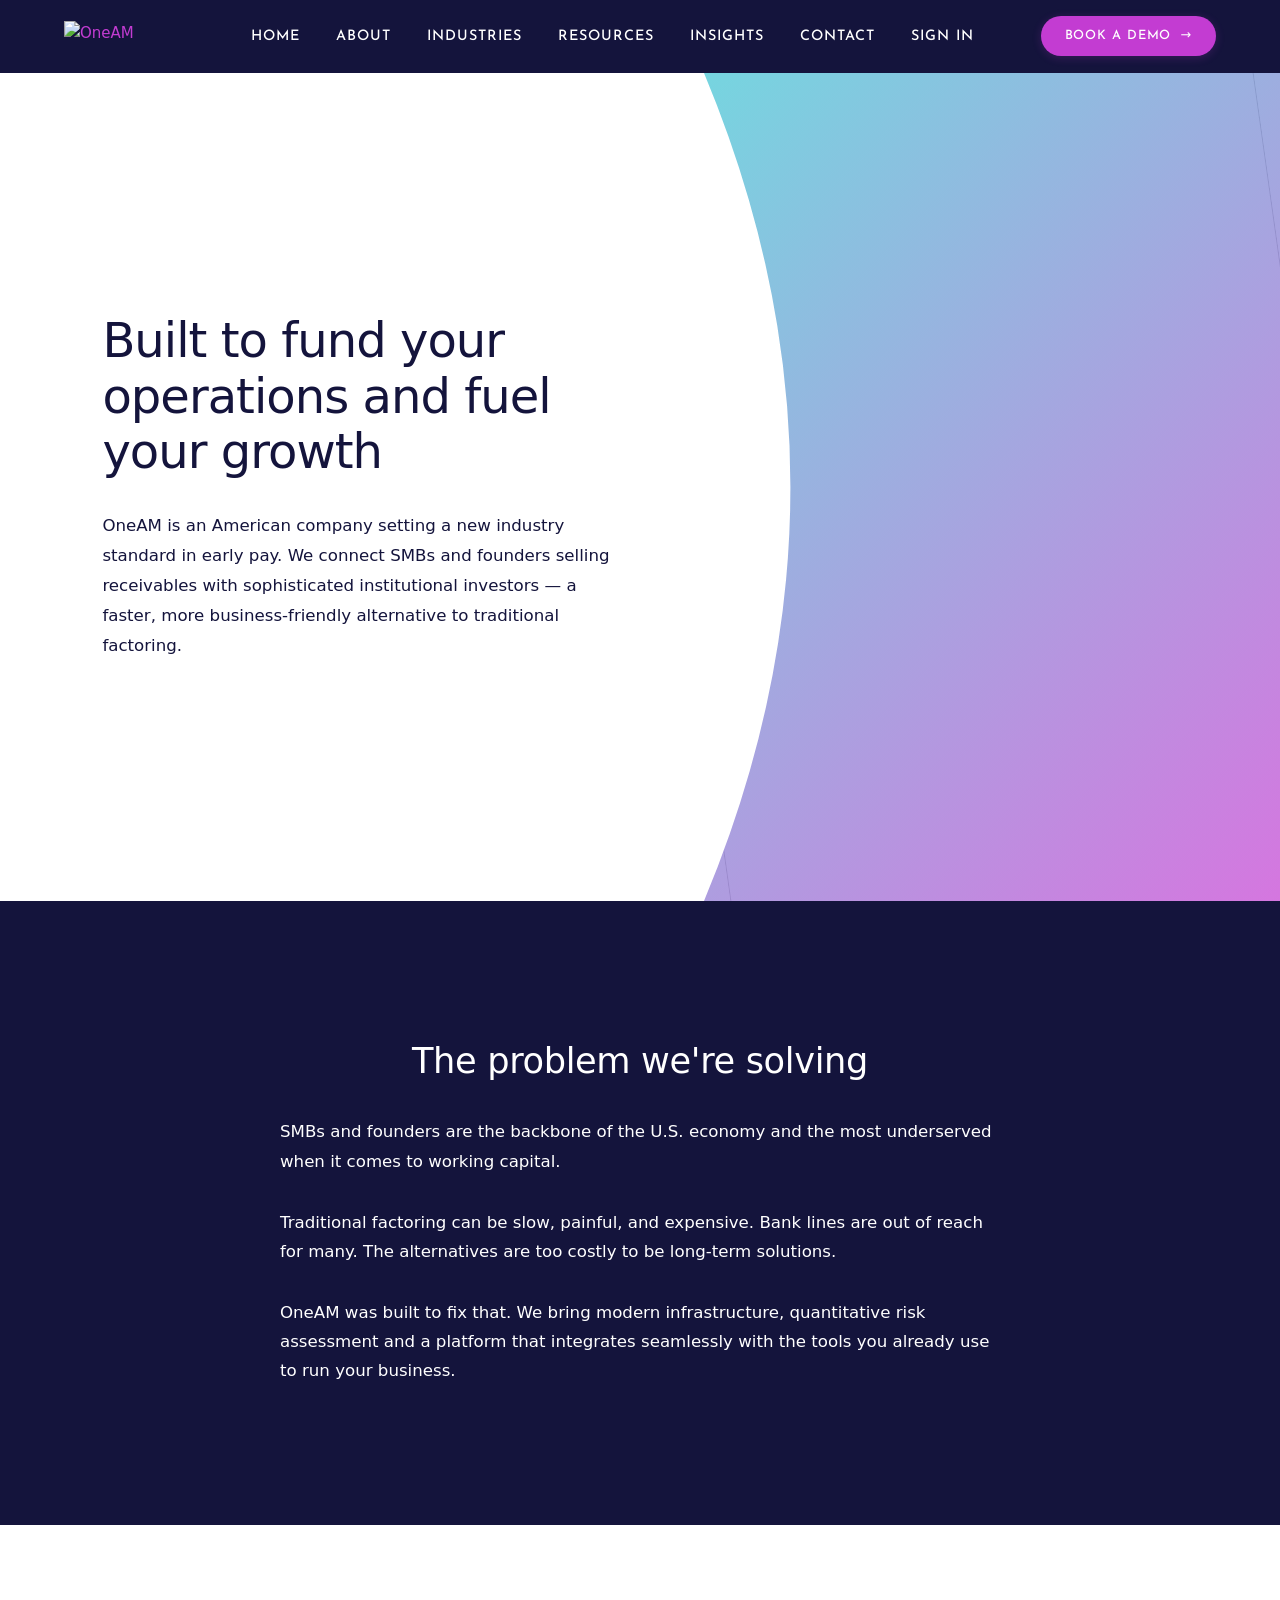
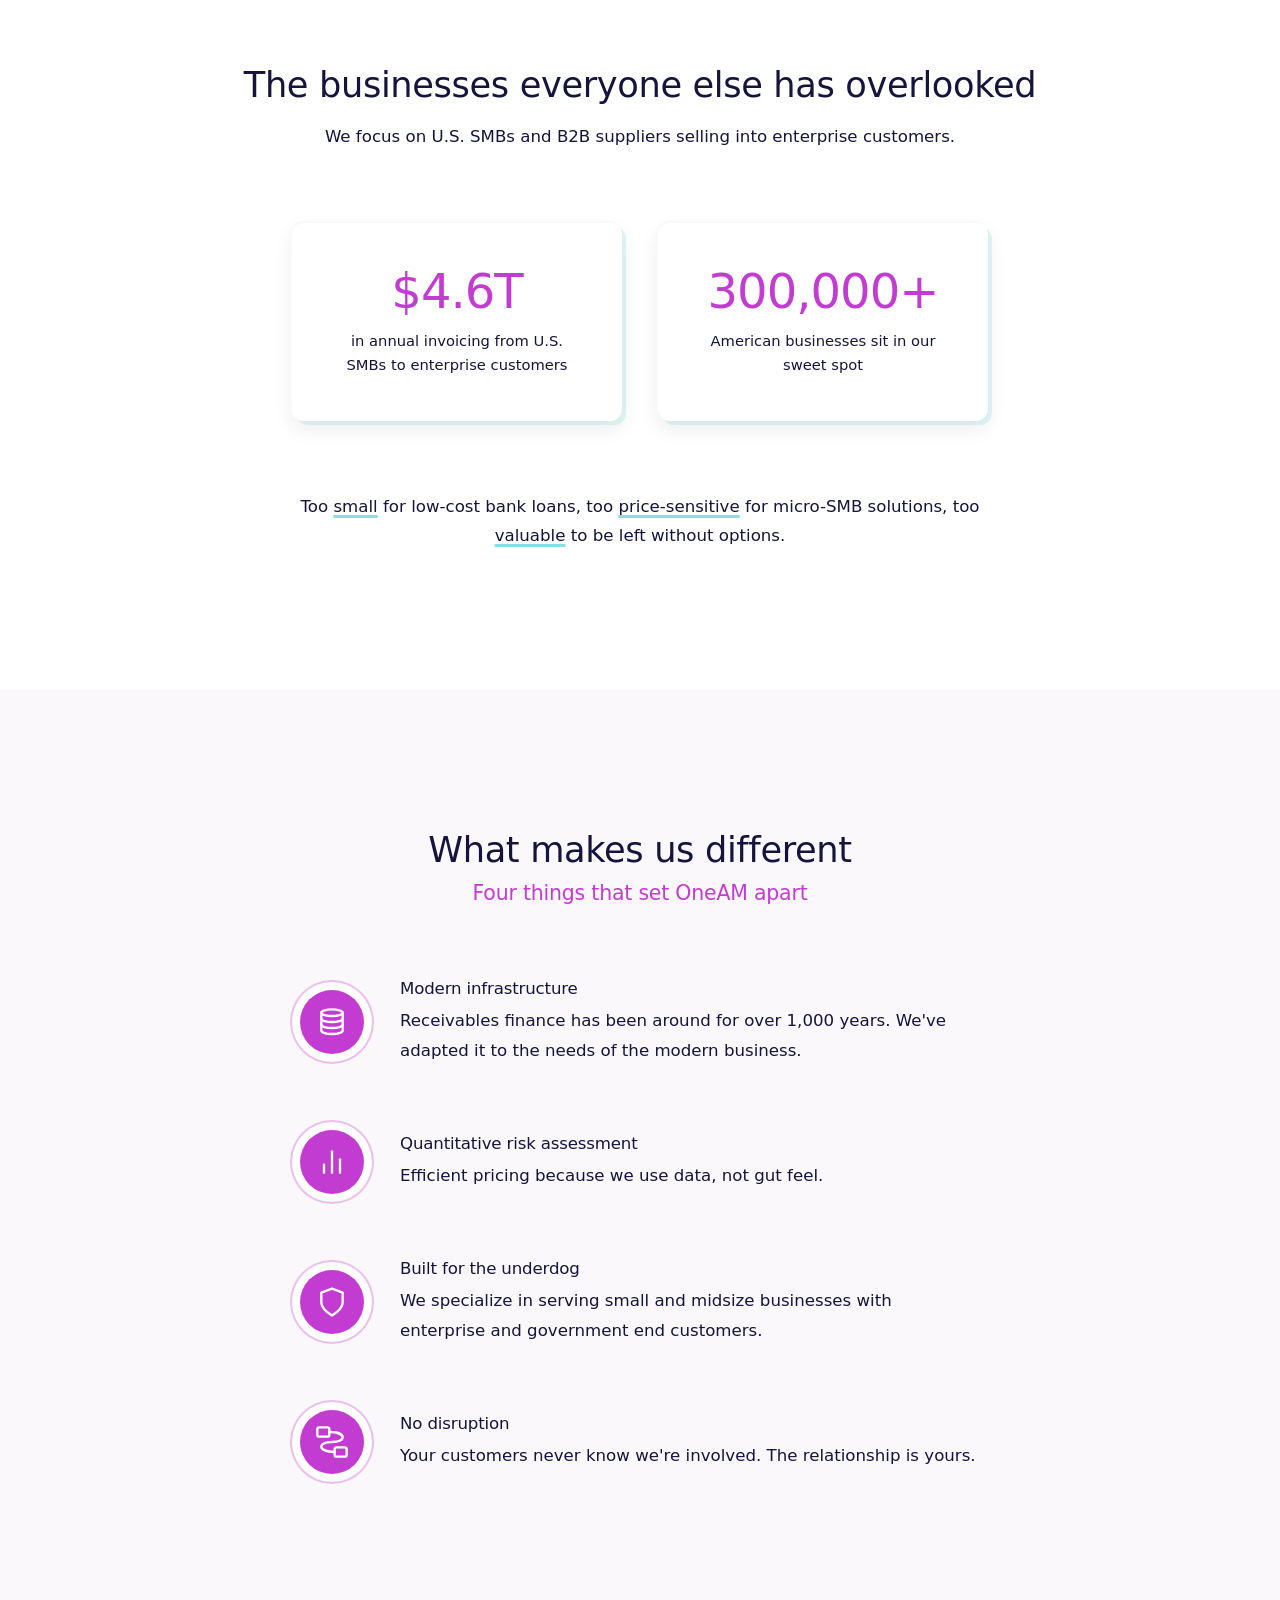
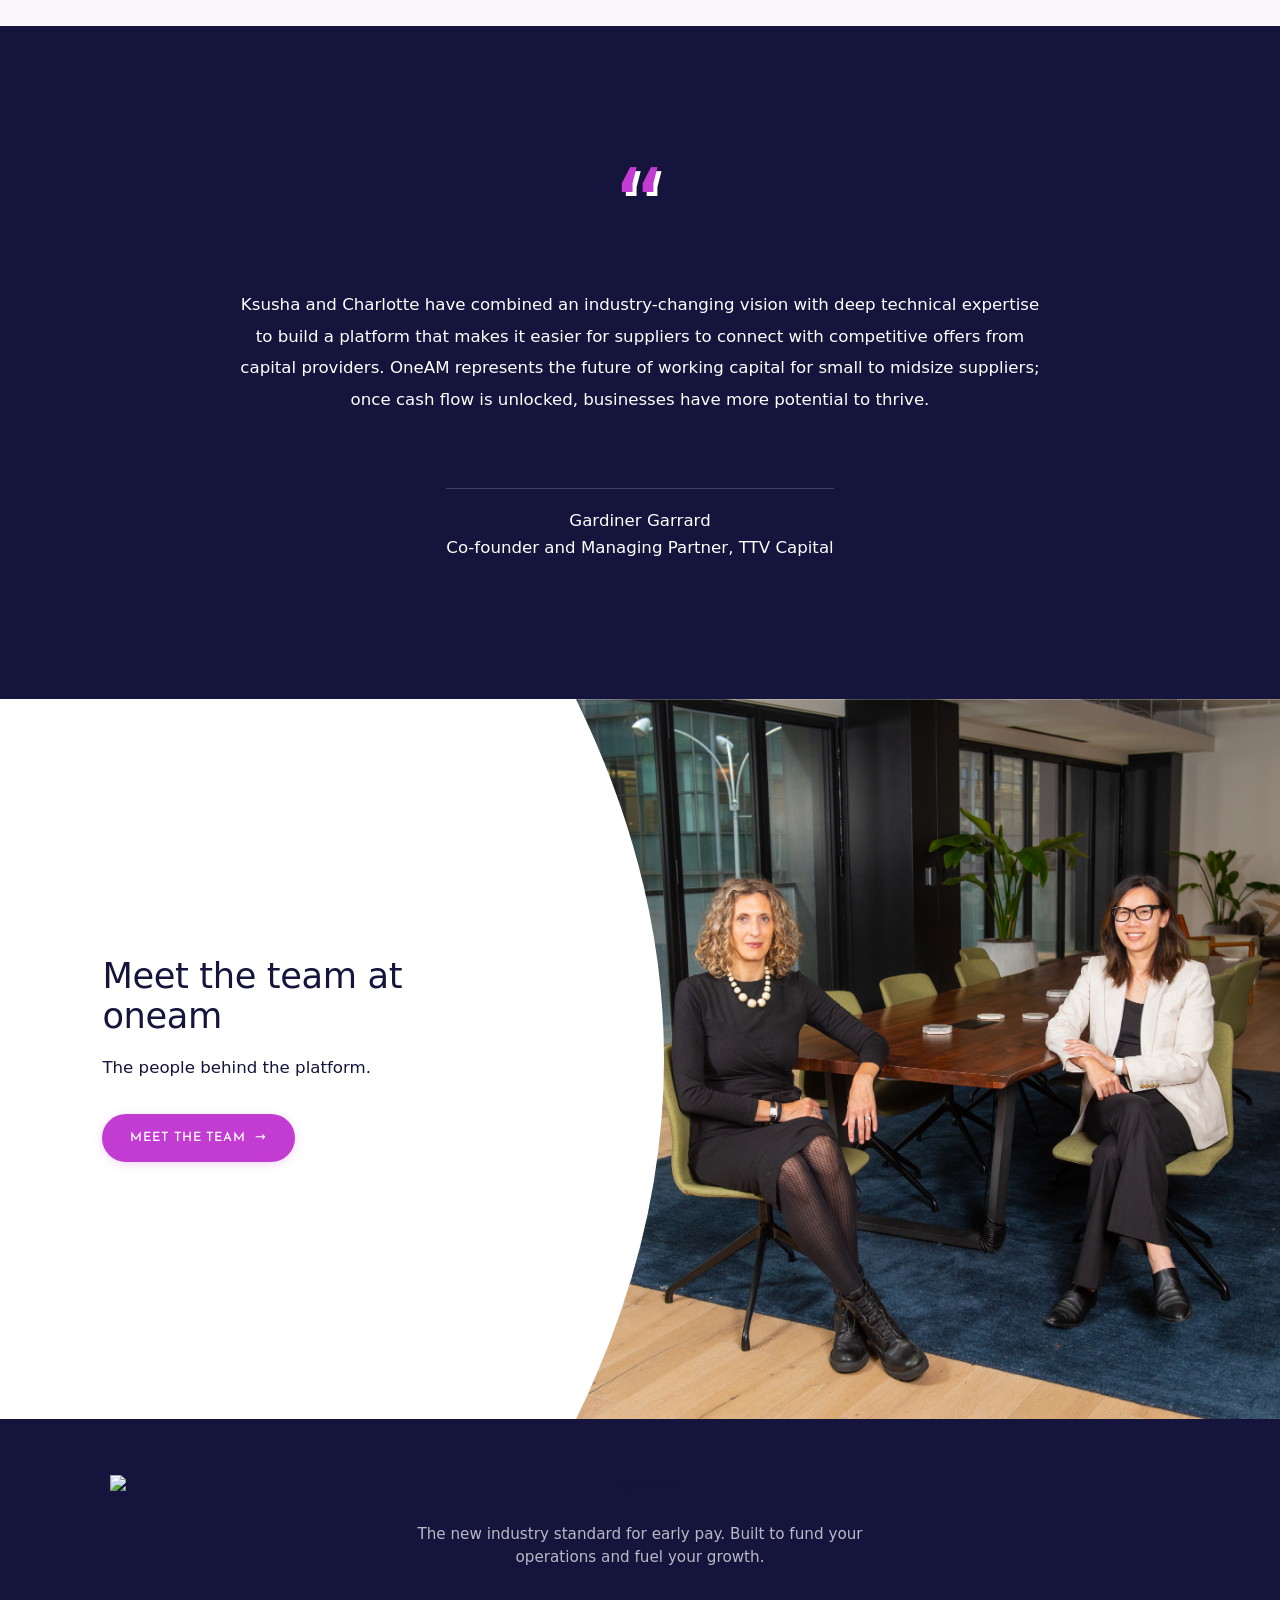
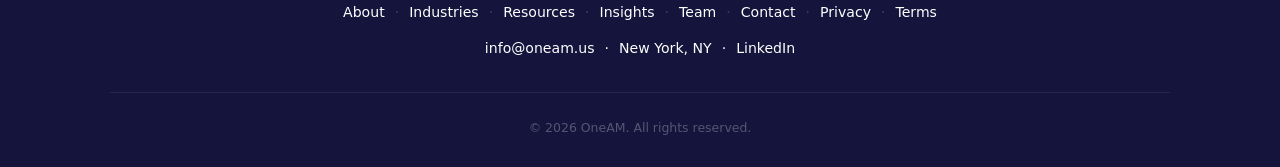
==== about.html @ c671a7dd "added various added pages" ====
<!DOCTYPE html>
<html lang="en">
<head>
<meta charset="UTF-8">
<meta name="viewport" content="width=device-width, initial-scale=1.0">
<title>About OneAM | The New Industry Standard for Early Pay</title>
<meta name="description" content="OneAM is a New York-based company setting a new industry standard in early pay for American businesses. Learn why we exist, what we do, and who's behind us.">
<link rel="stylesheet" href="brand.css">
<link rel="stylesheet" href="components.css">
<link rel="preconnect" href="https://fonts.googleapis.com">
<link rel="preconnect" href="https://fonts.gstatic.com" crossorigin>
<link href="https://fonts.googleapis.com/css2?family=Josefin+Sans:wght@300;400&display=swap" rel="stylesheet">

<style>
/* ========================================
   HERO — split layout, image right
   ======================================== */
.hero {
  min-height: calc(100vh - var(--nav-height));
  display: flex;
  align-items: stretch;
  overflow: hidden;
}

.hero-content {
  flex: 0 0 55%;
  display: flex;
  flex-direction: column;
  justify-content: center;
  padding: clamp(60px, 8vw, 100px) clamp(20px, 3vw, 48px);
  padding-left: clamp(80px, 8vw, 140px);
}

.hero h1 { margin-bottom: 2rem; }

.hero p {
  max-width: 520px;
  line-height: 1.8;
}

.hero-image {
  flex: 1;
  position: relative;
  clip-path: url(#clip-image-right);
}

.hero-image img:not(.hero-image__watermark) {
  position: absolute;
  inset: 0;
  width: 100%;
  height: 100%;
  object-fit: cover;
  object-position: 60% center;
  transform: rotate(-8deg) scale(1.1);
}

.hero-image::after {
  content: '';
  position: absolute;
  inset: 0;
  background: linear-gradient(135deg, var(--teal-alpha-70) 0%, var(--fuchsia-alpha-70) 100%);
  z-index: 2;
  pointer-events: none;
}

.hero-image__watermark {
  position: absolute;
  top: 50%;
  left: 58%;
  transform: translate(-50%, -50%);
  width: clamp(250px, 50%, 3000px);
  height: auto;
  opacity: 0.5;
  pointer-events: none;
  z-index: 3;
  user-select: none;
}

@keyframes hero-fade-up {
  from { opacity: 0; transform: translateY(24px); }
  to   { opacity: 1; transform: translateY(0); }
}
@keyframes hero-fade-in {
  from { opacity: 0; }
  to   { opacity: 1; }
}

.hero-content h1              { animation: hero-fade-up 0.7s ease both; }
.hero-content p               { animation: hero-fade-up 0.7s ease 0.22s both; }
.hero-image                   { animation: hero-fade-in 1s ease 0.1s both; }


/* ========================================
   MARKET — white, stat block
   ======================================== */
.market {
  padding: var(--section-pad) 0;
  background: var(--white);
}

.market__intro {
  max-width: 800px;
  margin: 0 auto clamp(48px, 6vw, 72px);
  text-align: center;
}

.market__intro h2 { margin-bottom: 1rem; }

/* Two centered stat cards */
.stat-cards {
  display: flex;
  justify-content: center;
  gap: clamp(20px, 3vw, 36px);
  flex-wrap: wrap;
  margin-bottom: clamp(48px, 6vw, 72px);
}

.stat-card {
  flex: 1;
  max-width: 330px;
  background: var(--white);
  border-radius: var(--radius);
  padding: clamp(28px, 3.5vw, 44px) clamp(16px, 2.5vw, 36px);
  display: flex;
  flex-direction: column;
  align-items: center;
  text-align: center;
  gap: 14px;
  box-shadow: -2px -2px 0 var(--color-bg-subtle), var(--shadow-card-md);
}

.stat-number {
  font-family: var(--font-brand);
  font-weight: var(--fw-medium);
  font-size: var(--fs-h1);
  letter-spacing: var(--tracking-display);
  color: var(--fuchsia);
  line-height: 1;
}

.stat-desc {
  font-size: var(--fs-p2);
  color: var(--navy);
  line-height: 1.65;
  max-width: 250px;
}

.market-qualifier {
  text-align: center;
  font-size: var(--fs-p1);
  font-weight: var(--fw-medium);
  color: var(--navy);
  max-width: 680px;
  margin: 0 auto;
  line-height: 1.7;
}


/* ========================================
   WHAT MAKES US DIFFERENT — parchment
   ======================================== */
.different {
  padding: var(--section-pad) 0;
  background: var(--color-bg-subtle);
}

.different__heading {
  text-align: center;
  margin-bottom: 0.75rem;
}

.different__sub {
  text-align: center;
  margin: 0 auto clamp(48px, 6vw, 72px);
  max-width: 520px;
}

/* ========================================
   BACKED BY INVESTORS — navy
   ======================================== */
.investor {
  padding: var(--section-pad) 0;
  background: var(--navy);
}

.investor__inner {
  max-width: 820px;
  margin: 0 auto;
  text-align: center;
  display: flex;
  flex-direction: column;
  align-items: center;
  gap: 2.5rem;
}

.investor__mark {
  font-family: var(--font-brand);
  font-size: 6.5rem;
  color: var(--fuchsia);
  text-shadow: 4px 4px 0 var(--white);
  line-height: 0.8;
  display: block;
}

.investor__quote {
  font-size: var(--fs-p1);
  line-height: 1.9;
  font-weight: var(--fw-light);
}

.investor__attribution {
  margin-top: 2rem;
  padding-top: 1.25rem;
  border-top: 1px solid var(--white-18);
}

.investor__name {
  font-size: var(--fs-p1);
  font-weight: var(--fw-medium);
  color: var(--white);
  line-height: 1.4;
}

.investor__role {
  font-size: var(--fs-p1);
  font-weight: var(--fw-light);
  color: var(--white);
  margin-top: 0.25rem;
  line-height: 1.4;
}


/* ========================================
   TEAM CTA — white
   ======================================== */
.team-cta {
  background: var(--white);
}

.team-cta__inner {
  display: flex;
  align-items: stretch;
  overflow: hidden;
  min-height: 80vh;
}

.team-cta__content {
  flex: 0 0 45%;
  display: flex;
  flex-direction: column;
  justify-content: center;
  align-items: flex-start;
  padding: var(--section-pad-sm) clamp(32px, 5vw, 72px);
  padding-left: clamp(80px, 8vw, 140px);
}

.team-cta__content h2 {
  margin-bottom: 1rem;
  max-width: 480px;
}

.team-cta__content p {
  max-width: 440px;
  margin-bottom: 2rem;
}

.team-cta__image {
  flex: 1;
  position: relative;
  clip-path: url(#clip-cta-right);
  margin-left: 0%;
}

.team-cta__image img {
  position: absolute;
  inset: 0;
  width: 100%;
  height: 100%;
  object-fit: cover;
  object-position: center center;
}


/* ========================================
   RESPONSIVE — 768px
   ======================================== */
@media (max-width: 768px) {
  .hero {
    flex-direction: column;
    min-height: unset;
  }

  .hero-content {
    flex: none;
    padding-left: clamp(32px, 5vw, 72px);
    padding-bottom: 0;
  }

  .hero-image {
    flex: none;
    height: 280px;
    clip-path: none;
  }

  .stat-cards {
    flex-direction: column;
    align-items: center;
  }

}

@media (max-width: 480px) {
  .hero-content {
    padding-left: clamp(24px, 6vw, 32px);
    padding-right: clamp(24px, 6vw, 32px);
  }
}

@media (prefers-reduced-motion: reduce) {
  .hero-content h1,
  .hero-content p,
  .hero-image { animation: none; }
}
</style>
</head>
<body>

<!-- Clip-path definitions -->
<svg width="0" height="0" aria-hidden="true" focusable="false" style="position:absolute;overflow:visible">
  <defs>
    <clipPath id="clip-image-right" clipPathUnits="objectBoundingBox">
      <path d="M 0,0 L 1,0 L 1,1 L 0,1 Q 0.3,0.5 0,0 Z"/>
    </clipPath>
    <clipPath id="clip-image-left" clipPathUnits="objectBoundingBox">
      <path d="M 0,0 L 1,0 Q 0.7,0.5 1,1 L 0,1 Z"/>
    </clipPath>
    <clipPath id="clip-cta-right" clipPathUnits="objectBoundingBox">
      <path d="M 0,0 L 1,0 L 1,1 L 0,1 Q 0.25,0.5 0,0 Z"/>
    </clipPath>
  </defs>
</svg>

<!-- =============================================
     NAVIGATION
     ============================================= -->
<nav class="nav" id="mainNav">
  <div class="container">
    <div class="nav-inner">
      <a href="index.html" class="nav-logo">
        <img src="Logo 01 Primary/OneAM-Logo-White-Color.svg" alt="OneAM" width="120" height="30">
      </a>
      <ul class="nav-links">
        <li><a href="index.html">Home</a></li>
        <li><a href="about.html" aria-current="page">About</a></li>
        <li><a href="industries.html">Industries</a></li>
        <li><a href="Resources.html">Resources</a></li>
        <li><a href="insights.html">Insights</a></li>
        <li><a href="contact.html">Contact</a></li>
        <li><a href="#">Sign In</a></li>
      </ul>
      <div class="nav-cta" id="navCta">
        <a href="index.html#get-started" class="btn-primary">Book a demo <span class="arrow">&rarr;</span></a>
      </div>
      <button class="hamburger" id="hamburger" aria-label="Toggle menu" aria-expanded="false">
        <span></span><span></span><span></span>
      </button>
    </div>
  </div>
</nav>

<div class="mobile-menu" id="mobileMenu">
  <a href="index.html">Home</a>
  <a href="about.html">About</a>
  <a href="industries.html">Industries</a>
  <a href="Resources.html">Resources</a>
  <a href="insights.html">Insights</a>
  <a href="contact.html">Contact</a>
  <a href="index.html#get-started" class="btn-primary">Book a demo <span class="arrow">&rarr;</span></a>
</div>

<!-- =============================================
     HERO — split layout, image right
     ============================================= -->
<section class="hero" id="hero">
  <div class="hero-content">
    <h1>Built to fund your operations and fuel your growth</h1>
    <p>OneAM is an American company setting a new industry standard in early pay. We connect SMBs and founders selling receivables with sophisticated institutional investors — a faster, more business-friendly alternative to traditional factoring.</p>
  </div>
  <div class="hero-image" aria-hidden="true">
    <img src="image_assets/port.jpg" alt="">
    <img src="Logo 01 Primary/OneAM-Symbol-White.png" alt="" class="hero-image__watermark">
  </div>
</section>

<!-- =============================================
     WHY WE EXIST — parchment
     ============================================= -->
<section class="why-exist section-dark" id="why">
  <div class="container">
    <div class="why-exist__inner reveal">
      <h2>The problem we're solving</h2>
      <div class="why-exist__body">
        <p>SMBs and founders are the backbone of the U.S. economy and the most underserved when it comes to working capital.</p>
        <p>Traditional factoring can be slow, painful, and expensive. Bank lines are out of reach for many. The alternatives are too costly to be long-term solutions.</p>
        <p>OneAM was built to fix that. We bring modern infrastructure, quantitative risk assessment and a platform that integrates seamlessly with the tools you already use to run your business.</p>
      </div>
    </div>
  </div>
</section>

<!-- =============================================
     THE MARKET WE SERVE — white
     ============================================= -->
<section class="market" id="market">
  <div class="container">
    <div class="market__intro reveal">
      <h2>The businesses everyone else has overlooked</h2>
      <p>We focus on U.S. SMBs and B2B suppliers selling into enterprise customers.</p>
    </div>

    <div class="stat-cards">
      <div class="stat-card reveal-stagger">
        <div class="stat-number">$4.6T</div>
        <div class="stat-desc">in annual invoicing from U.S. SMBs to enterprise customers</div>
      </div>
      <div class="stat-card reveal-stagger">
        <div class="stat-number">300,000+</div>
        <div class="stat-desc">American businesses sit in our sweet spot</div>
      </div>
    </div>

    <p class="market-qualifier reveal">Too <span style="text-decoration:underline;text-decoration-color:var(--teal-60);text-decoration-thickness:3px;text-underline-offset:2.5px">small</span> 
      for low-cost bank loans, too <span style="text-decoration:underline;text-decoration-color:var(--teal-60);text-decoration-thickness:3px;text-underline-offset:2.5px">price-sensitive</span> 
      for micro-SMB solutions, too <span style="text-decoration:underline;text-decoration-color:var(--teal-60);text-decoration-thickness:3px;text-underline-offset:2.5px">valuable</span> to be left without options.</p>
  </div>
</section>

<!-- =============================================
     WHAT MAKES US DIFFERENT — parchment
     Uses .why-grid from components.css
     ============================================= -->
<section class="different" id="different">
  <div class="container">
    <div class="different__heading reveal">
      <h2>What makes us different</h2>
    </div>
    <h3 class="different__sub fuchsia reveal">Four things that set OneAM apart</h3>

    <div class="diff-list">
      <div class="diff-item reveal-stagger">
        <div class="diff-marker" aria-hidden="true">
          <svg viewBox="0 0 24 24"><ellipse cx="12" cy="5" rx="8" ry="2.5"/><path d="M4 5v4.5c0 1.38 3.58 2.5 8 2.5s8-1.12 8-2.5V5"/><path d="M4 9.5v4.5c0 1.38 3.58 2.5 8 2.5s8-1.12 8-2.5V9.5"/><path d="M4 14v4.5c0 1.38 3.58 2.5 8 2.5s8-1.12 8-2.5V14"/></svg>
        </div>
        <div class="diff-body">
          <h3>Modern infrastructure</h3>
          <p>Receivables finance has been around for over 1,000 years. We've adapted it to the needs of the modern business.</p>
        </div>
      </div>

      <div class="diff-item reveal-stagger">
        <div class="diff-marker" aria-hidden="true">
          <svg viewBox="0 0 24 24"><line x1="18" y1="20" x2="18" y2="10"/><line x1="12" y1="20" x2="12" y2="4"/><line x1="6" y1="20" x2="6" y2="14"/></svg>
        </div>
        <div class="diff-body">
          <h3>Quantitative risk assessment</h3>
          <p>Efficient pricing because we use data, not gut feel.</p>
        </div>
      </div>

      <div class="diff-item reveal-stagger">
        <div class="diff-marker" aria-hidden="true">
          <svg viewBox="0 0 24 24"><path d="M12 22s8-4 8-10V5l-8-3-8 3v7c0 6 8 10 8 10z"/></svg>
        </div>
        <div class="diff-body">
          <h3>Built for the underdog</h3>
          <p>We specialize in serving small and midsize businesses with enterprise and government end customers.</p>
        </div>
      </div>

      <div class="diff-item reveal-stagger">
        <div class="diff-marker" aria-hidden="true">
          <svg viewBox="0 0 24 24"><rect x="1" y="1" width="9" height="7" rx="1.5"/><path d="M10 4.5 C23 4.5 23 12 12 12 C1 12 1 19.5 14 19.5"/><rect x="14" y="16" width="9" height="7" rx="1.5"/></svg>
        </div>
        <div class="diff-body">
          <h3>No disruption</h3>
          <p>Your customers never know we're involved. The relationship is yours.</p>
        </div>
      </div>
    </div>
  </div>
</section>

<!-- =============================================
     BACKED BY LEADING INVESTORS — navy
     ============================================= -->
<section class="investor section-dark" id="investors">
  <div class="container">
    <div class="investor__inner reveal">
      <span class="investor__mark">&ldquo;</span>
      <p class="investor__quote">Ksusha and Charlotte have combined an industry-changing vision with deep technical expertise to build a platform that makes it easier for suppliers to connect with competitive offers from capital providers. OneAM represents the future of working capital for small to midsize suppliers; once cash flow is unlocked, businesses have more potential to thrive.</p>
      <div class="investor__attribution">
        <div class="investor__name">Gardiner Garrard</div>
        <div class="investor__role">Co-founder and Managing Partner, TTV Capital</div>
      </div>
    </div>
  </div>
</section>

<!-- =============================================
     MEET THE TEAM — white
     ============================================= -->
<section class="team-cta" id="team">
  <div class="team-cta__inner reveal">
    <div class="team-cta__content">
      <h2>Meet the team at oneam</h2>
      <p>The people behind the platform.</p>
      <a href="team.html" class="btn-primary">Meet the team <span class="arrow">&rarr;</span></a>
    </div>
    <div class="team-cta__image" aria-hidden="true">
      <img src="image_assets/McCormick-3170.jpg" alt="">
    </div>
  </div>
</section>

<!-- =============================================
     FOOTER
     ============================================= -->
<footer class="footer" id="contact">
  <div class="container">
    <img src="Logo 01 Primary/OneAM-Logo-White-Color.svg" alt="OneAM" class="footer-logo">
    <p class="footer-tagline">The new industry standard for early pay. Built to fund your operations and fuel your growth.</p>

    <div class="footer-links">
      <a href="about.html">About</a><span class="footer-sep">&middot;</span>
      <a href="industries.html">Industries</a><span class="footer-sep">&middot;</span>
      <a href="Resources.html">Resources</a><span class="footer-sep">&middot;</span>
      <a href="insights.html">Insights</a><span class="footer-sep">&middot;</span>
      <a href="team.html">Team</a><span class="footer-sep">&middot;</span>
      <a href="contact.html">Contact</a><span class="footer-sep">&middot;</span>
      <a href="#">Privacy</a><span class="footer-sep">&middot;</span>
      <a href="#">Terms</a>
    </div>

    <div class="footer-contact">
      <a href="mailto:info@oneam.us">info@oneam.us</a><span class="footer-sep">&middot;</span>
      <span>New York, NY</span><span class="footer-sep">&middot;</span>
      <a href="#">LinkedIn</a>
    </div>

    <div class="footer-bottom">
      <p>&copy; 2026 OneAM. All rights reserved.</p>
    </div>
  </div>
</footer>

<a href="index.html#get-started" class="btn-primary sticky-cta" id="stickyCta">Book a demo <span class="arrow">&rarr;</span></a>

<script src="components.js"></script>

<script type="application/ld+json">
{
  "@context": "https://schema.org",
  "@type": "AboutPage",
  "name": "About OneAM | The New Industry Standard for Early Pay",
  "description": "OneAM is a New York-based company setting a new industry standard in early pay for American businesses. Learn why we exist, what we do, and who's behind us.",
  "url": "https://www.oneam.us/about"
}
</script>

</body>
</html>
---- brand.css ----
/* ================================================================
   OneAM — Brand Tokens
   Source: Brand Guidelines v2.0, December 2025
   Link this file first in every V2 page:
     <link rel="stylesheet" href="brand.css">
   ================================================================ */


/* ── Typeface ────────────────────────────────────────────────────
   Brand font: Boing (Dalton Maag)
   Files: fonts/Boing_LightWEB.woff2 + Boing_MediumWEB.woff2
   Light (300) → body copy  |  Medium (500) → headings
   ──────────────────────────────────────────────────────────────── */

/* Light (300) — body copy */
@font-face {
  font-family: 'Boing';
  src: url('fonts/Boing_LightWEB.woff2') format('woff2'),
       url('fonts/Boing_LightWEB.woff') format('woff');
  font-weight: 300;
  font-style: normal;
  font-display: swap;
}

/* Medium (500) — headings */
@font-face {
  font-family: 'Boing';
  src: url('fonts/Boing_MediumWEB.woff2') format('woff2'),
       url('fonts/Boing_MediumWEB.woff') format('woff');
  font-weight: 500;
  font-style: normal;
  font-display: swap;
}


/* ── Design tokens ───────────────────────────────────────────── */

:root {

  /* Font stack
     --font-brand  → all body + heading text (Boing / Nunito fallback)
     --font-data   → numbers, tables, mono UI elements (not in brand guide,
                     but kept as a deliberate design choice for data clarity) */
  --font-brand: 'Boing', ui-rounded, system-ui, sans-serif;
  --font-data:  'IBM Plex Mono', ui-monospace, 'Cascadia Code', monospace;

  /* Font weights — per brand guide:
       Light (300)   → body copy
       Medium (500)  → headings */
  --fw-light:    300;
  --fw-regular:  400;
  --fw-medium:   500;
  --fw-semibold: 600;
  --fw-bold:     700;

  /* Letter spacing
     Standard tracking values repeated across V2/V3 mockups */
  --tracking-display: -0.02em;
  --tracking-heading: -0.01em;
  --tracking-body:     0;
  --tracking-ui:       0.015em;
  --tracking-eyebrow:  0.15em;


  /* ── Primary palette ─────────────────────────────────────────
     Full 5-step tint ramps from brand guide (100% → 20%)       */

  /* Fuchsia — primary brand accent */
  --fuchsia:      #C33CD2;
  --fuchsia-deep: #A832B5;   /* hover / active state */
  --fuchsia-80:   #CD64DC;
  --fuchsia-60:   #DC8CE6;
  --fuchsia-40:   #E6AFEB;
  --fuchsia-20:   #F0D7F5;

  /* Teal — secondary brand accent */
  --teal:    #3CC3D2;
  --teal-80: #64CDDC;
  --teal-60: #8CDCE6;
  --teal-40: #AFE6EB;
  --teal-20: #D7F0F5;

  /* Navy — primary text + dark backgrounds */
  --navy:    #14143C;
  --navy-80: #414164;
  --navy-60: #73738C;
  --navy-40: #A0A0AF;
  --navy-20: #D2D2D7;

  --white:   #FFFFFF;


  /* ── Secondary palette ───────────────────────────────────────  */

  /* Lavender */
  --lavender:    #8C6EC8;
  --lavender-80: #A58CD2;
  --lavender-60: #B9AADC;
  --lavender-40: #D2C3EB;
  --lavender-20: #E6E1F5;

  /* Cornflower */
  --cornflower:    #738CC8;
  --cornflower-80: #91A3D2;
  --cornflower-60: #AAB9DC;
  --cornflower-40: #C8D2EB;
  --cornflower-20: #E1E6F5;

  /* Dark Gray — supporting body text */
  --gray:    #555555;
  --gray-80: #787878;
  --gray-60: #9B9B9B;
  --gray-40: #B9B9B9;
  --gray-20: #DCDCDC;


  /* ── Alpha overlays ─────────────────────────────────────────
     Transparent primaries for shadows, glows, tinted borders,
     and text on dark backgrounds. Never hardcode rgba().       */

  /* Fuchsia alphas */
  --fuchsia-alpha-70: rgba(195, 60, 210, 0.70);
  --fuchsia-alpha-60: rgba(195, 60, 210, 0.60);
  --fuchsia-alpha-50: rgba(195, 60, 210, 0.50);
  --fuchsia-alpha-35: rgba(195, 60, 210, 0.35);
  --fuchsia-alpha-30: rgba(195, 60, 210, 0.30);
  --fuchsia-alpha-20: rgba(195, 60, 210, 0.20);
  --fuchsia-alpha-10: rgba(195, 60, 210, 0.10);
  --fuchsia-alpha-08: rgba(195, 60, 210, 0.08);

  /* Navy alphas */
  --navy-alpha-20: rgba(20, 20, 60, 0.20);
  --navy-alpha-15: rgba(20, 20, 60, 0.15);
  --navy-alpha-08: rgba(20, 20, 60, 0.08);
  --navy-alpha-06: rgba(20, 20, 60, 0.06);

  /* White alphas — for elements on dark (navy) backgrounds */
  --white-70: rgba(255, 255, 255, 0.70);
  --white-50: rgba(255, 255, 255, 0.50);
  --white-45: rgba(255, 255, 255, 0.45);
  --white-28: rgba(255, 255, 255, 0.28);
  --white-18: rgba(255, 255, 255, 0.18);
  --white-10: rgba(255, 255, 255, 0.10);
  --white-08: rgba(255, 255, 255, 0.08);

  /* Teal alphas */
  --teal-alpha-70: rgba(60, 195, 210, 0.70);
  --teal-alpha-60: rgba(60, 195, 210, 0.60);
  --teal-alpha-50: rgba(60, 195, 210, 0.50);
  --teal-alpha-35: rgba(60, 195, 210, 0.35);
  --teal-alpha-30: rgba(60, 195, 210, 0.30);
  --teal-alpha-20: rgba(60, 195, 210, 0.20);
  --teal-alpha-15: rgba(60, 195, 210, 0.15);
  --teal-alpha-08: rgba(60, 195, 210, 0.08);



  /* ── Shadow tokens ───────────────────────────────────────────
     Complete box-shadow values — use these, not raw rgba().    */

  --shadow-fuchsia-sm: 0 2px 10px rgba(195, 60, 210, 0.20);
  --shadow-fuchsia-md: 0 6px 20px rgba(195, 60, 210, 0.30);
  --shadow-fuchsia-lg: 0 4px 20px rgba(195, 60, 210, 0.35);
  --shadow-navy-sm:    0 2px 10px rgba(20, 20, 60, 0.15);
  --shadow-navy-md:    0 6px 20px rgba(20, 20, 60, 0.20);

  /* ── Card shadows ────────────────────────────────────────────
     Teal offset (bottom-right) + diffuse navy drop shadow.
     sm → FAQ / compact cards
     md → testimonial / mid-size cards
     lg → why-grid / large cards
     For cards on parchment (--color-bg-subtle), prepend:
       -2px -2px 0 var(--color-bg-subtle), var(--shadow-card-lg)
     to visually separate the card from the background.         */
  --shadow-card-sm: 3px 3px 0 var(--teal-alpha-20), 0 4px 16px var(--navy-alpha-08);
  --shadow-card-md: 4px 4px 0 var(--teal-alpha-15), 0 8px 20px var(--navy-alpha-08);
  --shadow-card-lg: 4px 4px 0 var(--teal-alpha-15), 0 8px 32px var(--navy-alpha-08);


  /* ── Brand gradient ──────────────────────────────────────────
     Used in brand photography overlays and accent elements      */
  --gradient-brand: linear-gradient(135deg, var(--teal) 0%, var(--lavender) 50%, var(--fuchsia) 100%);
  --gradient-fuchsia-teal: linear-gradient(135deg, var(--fuchsia) 0%, var(--teal) 100%);


  /* ── Semantic aliases ────────────────────────────────────────
     Use these in component CSS so a single edit here repaints
     the whole system.                                           */

  --color-text:         var(--navy);
  --color-text-muted:   var(--navy-60);
  --color-text-on-dark: var(--white);

  --color-accent:       var(--fuchsia);
  --color-accent-alt:   var(--teal);

  --color-bg:           var(--white);
  --color-bg-dark:      var(--navy);
  --color-bg-subtle:    #FAF8FA;   /* near-white warm off-white */

  --color-border:       var(--navy-20);
  --color-border-light: #EDECEA;

  /* ── Button shape ────────────────────────────────────────────── */
  --radius-btn: 100px;
  --radius:     12px;   /* cards, panels, accordions */

  /* ── Layout ──────────────────────────────────────────────────── */
  --max-width:   1140px;
  --nav-height:  72px;

  /* ── Section padding ─────────────────────────────────────────── */
  --section-pad:    clamp(80px, 12vw, 140px);   /* standard tall sections */
  --section-pad-sm: clamp(48px, 7vw, 80px);     /* compact sections */

  /* ── Motion ──────────────────────────────────────────────────── */
  --transition-base: 0.3s ease;

  /* ── Shadows ─────────────────────────────────────────────────── */
  --shadow-soft: 0 2px 16px var(--navy-alpha-06);
  --shadow-nav:  0 1px 8px var(--white-08);

  /* ── UI font (buttons, nav links) ────────────────────────────── */
  --font-ui: 'Josefin Sans', sans-serif;

  /* ── Type scale ──────────────────────────────────────────────── */
  --fs-h1: clamp(1.9rem, 4vw, 3.0rem);
  --fs-h2: clamp(1.5rem, 2.8vw, 2.2rem);
  --fs-h3: clamp(1.05rem, 1.6vw, 1.3rem);

  /* ── Paragraph scale ─────────────────────────────────────────── */
  --fs-p1: clamp(1.0rem,  1.3vw,  1.12rem);   /* lead / main body paragraphs */
  --fs-p2: clamp(0.9rem,  1.15vw, 1.0rem);    /* secondary / testimonial text */

}


/* ── Base reset ──────────────────────────────────────────────────
   Shared across all V2 pages.                                    */

*, *::before, *::after {
  box-sizing: border-box;
  margin: 0;
  padding: 0;
}

html {
  scroll-behavior: smooth;
  -webkit-text-size-adjust: 100%;
}

body {
  font-family: var(--font-brand);
  font-weight: var(--fw-light);
  color: var(--color-text);
  background: var(--color-bg);
  line-height: 1.6;
  -webkit-font-smoothing: antialiased;
  overflow-x: hidden;
}

img {
  max-width: 100%;
  height: auto;
  display: block;
}

button {
  font-family: inherit;
  cursor: pointer;
  border: none;
  background: none;
}


/* ── Typography ──────────────────────────────────────────────────
   Brand guide: Medium (500) for headings, Light (300) for body   */

h1, h2, h3, h4, h5, h6 {
  font-family: var(--font-brand);
  font-weight: var(--fw-medium);
  line-height: 1.15;
  letter-spacing: var(--tracking-heading);
  color: var(--color-text);
}

h1 {
  font-size: var(--fs-h1);
  letter-spacing: var(--tracking-display);
}

h2 { font-size: var(--fs-h2); }
h3 { font-size: var(--fs-h3); }

p {
  font-size: var(--fs-p1);
  color: var(--navy);
  line-height: 1.75;
  letter-spacing: var(--tracking-body);
}

a {
  color: var(--color-accent);
  text-decoration: none;
  transition: color 0.2s ease;
}

/* ── Shared button arrow ────────────────────────────────────────
   Reusable across mockups and page variants.                    */

.arrow {
  display: inline-block;
  position: relative;
  top: -0.04em;
  margin-left: -0.08em;
  font-family: var(--font-brand);
  font-weight: var(--fw-medium);
  color: inherit;
  vertical-align: baseline;
  transition: transform var(--transition-base, 0.3s ease);
}

.btn-primary:hover .arrow,
.btn-secondary:hover .arrow,
.btn-secondary-sm:hover .arrow,
.btn-light-sm:hover .arrow {
  transform: translateX(4px);
}

a:hover {
  color: var(--navy);
}
---- components.css ----
/* ================================================================
   OneAM V3 — Shared Components
   Requires: brand.css (must be linked first)
   ================================================================

   Load order for every V3 page:
     <link rel="stylesheet" href="brand.css">
     <link rel="stylesheet" href="components.css">
     <style>/* page-specific only *//*</style>

   This file owns: layout, typography scale, buttons, nav, footer,
   scroll reveal, sticky CTA, FAQ accordion, testimonial carousel,
   insights cards, why grid, and all shared responsive rules.

   Page-specific files own: hero layout, section backgrounds +
   padding, clip-path shapes, and any unique section components.
   ================================================================ */


/* ── Layout ──────────────────────────────────────────────────────── */

.container {
  max-width: var(--max-width);
  margin: 0 auto;
  padding: 0 clamp(20px, 4vw, 40px);
}


/* ── Base overrides ──────────────────────────────────────────────── */

body {
  font-size: clamp(15px, 1.1vw, 17px);
  -moz-osx-font-smoothing: grayscale;
}

a {
  transition: color var(--transition-base);
}

h3.fuchsia { color: var(--fuchsia); }

.section-label {
  font-family: var(--font-brand);
  font-size: clamp(0.7rem, 0.9vw, 0.8rem);
  font-weight: var(--fw-light);
  letter-spacing: var(--tracking-eyebrow);
  text-transform: uppercase;
  color: var(--fuchsia);
  margin-bottom: 1.5rem;
  display: block;
}


/* ── Dark section text ───────────────────────────────────────────── */
/* Apply .section-dark to any section with background: var(--navy).
   Per-element overrides in page <style> blocks must use two-class
   selectors (e.g. .section-dark .my-element) to beat this rule.    */

.section-dark p,
.section-dark h1,
.section-dark h2,
.section-dark h3 { color: var(--white); }


/* ── Buttons ─────────────────────────────────────────────────────── */

.btn-primary {
  display: inline-flex;
  align-items: center;
  gap: 10px;
  background: var(--fuchsia);
  color: var(--white);
  font-family: var(--font-ui);
  font-weight: var(--fw-medium);
  font-size: 0.8rem;
  letter-spacing: 0.07em;
  text-transform: uppercase;
  padding: 14px 28px;
  border-radius: var(--radius-btn);
  transition: all var(--transition-base);
  box-shadow: var(--shadow-fuchsia-sm);
}

.btn-primary:hover {
  background: var(--fuchsia-deep);
  color: var(--white);
  transform: translateY(-1px);
  box-shadow: var(--shadow-fuchsia-md);
}

.btn-primary:active { transform: translateY(0); }

.btn-secondary {
  display: inline-flex;
  align-items: center;
  gap: 10px;
  background: var(--white);
  color: var(--white);
  font-family: var(--font-ui);
  font-weight: var(--fw-medium);
  font-size: 0.8rem;
  letter-spacing: 0.07em;
  text-transform: uppercase;
  padding: 14px 28px;
  border-radius: var(--radius-btn);
  transition: all var(--transition-base);
  box-shadow: var(--shadow-navy-sm);
}

.btn-secondary:hover {
  background: var(--navy-80);
  color: var(--white);
  transform: translateY(-1px);
  box-shadow: var(--shadow-navy-md);
}

.btn-secondary-sm {
  display: inline-flex;
  align-items: center;
  gap: 8px;
  background: var(--navy);
  color: var(--white);
  font-family: var(--font-ui);
  font-weight: var(--fw-medium);
  font-size: 0.8rem;
  letter-spacing: 0.07em;
  text-transform: uppercase;
  padding: 10px 20px;
  border-radius: var(--radius-btn);
  transition: all var(--transition-base);
  box-shadow: var(--shadow-navy-sm);
}

.btn-secondary-sm:hover {
  background: var(--navy-80);
  color: var(--white);
  transform: translateY(-1px);
  box-shadow: var(--shadow-navy-md);
}

/* Light variant — for use on navy backgrounds */
.btn-light-sm {
  display: inline-flex;
  align-items: center;
  gap: 8px;
  background: var(--white);
  color: var(--navy);
  font-family: var(--font-ui);
  font-weight: var(--fw-medium);
  font-size: 0.8rem;
  letter-spacing: 0.07em;
  text-transform: uppercase;
  padding: 10px 20px;
  border-radius: var(--radius-btn);
  transition: all var(--transition-base);
  box-shadow: var(--shadow-navy-sm);
}

.btn-light-sm:hover {
  background: var(--navy-20);
  color: var(--navy);
  transform: translateY(-1px);
}

.hero-ctas {
  display: flex;
  gap: 12px;
  flex-wrap: wrap;
}


/* ── Navigation ──────────────────────────────────────────────────── */

.nav {
  position: sticky;
  top: 0;
  z-index: 1000;
  background: var(--navy);
  transition: border-color var(--transition-base);
  border-bottom: 1px solid transparent;
}

.nav.scrolled {
  border-bottom-color: var(--navy-alpha-08);
}

.nav .container {
  max-width: 100%;
  padding: 0 clamp(32px, 5vw, 72px);
}

.nav-inner {
  display: flex;
  align-items: center;
  justify-content: space-between;
  height: var(--nav-height);
}

.nav-logo img {
  height: 30px;
  width: auto;
}

.nav-links {
  display: flex;
  align-items: center;
  gap: clamp(20px, 3vw, 36px);
  list-style: none;
}

.nav-links a {
  font-family: var(--font-ui);
  font-size: 0.9rem;
  font-weight: var(--fw-medium);
  letter-spacing: 0.07em;
  text-transform: uppercase;
  color: var(--white);
  transition: color var(--transition-base);
}

.nav-links a:hover { color: var(--teal); }

.nav-cta {
  transition: opacity var(--transition-base);
}

.nav-cta.hidden {
  opacity: 0;
  pointer-events: none;
}

.nav-cta .btn-primary {
  padding: 10px 24px;
}

.hamburger {
  display: none;
  flex-direction: column;
  gap: 5px;
  width: 28px;
  padding: 4px 0;
  background: none;
  border: none;
  cursor: pointer;
}

.hamburger span {
  display: block;
  height: 2px;
  width: 100%;
  background: var(--white);
  border-radius: 2px;
  transition: all var(--transition-base);
}

.hamburger.active span:nth-child(1) { transform: rotate(45deg) translate(5px, 5px); }
.hamburger.active span:nth-child(2) { opacity: 0; }
.hamburger.active span:nth-child(3) { transform: rotate(-45deg) translate(5px, -5px); }

.mobile-menu {
  display: none;
  position: fixed;
  top: var(--nav-height);
  left: 0;
  right: 0;
  bottom: 0;
  background: var(--white);
  z-index: 999;
  padding: 32px;
  flex-direction: column;
  gap: 8px;
}

.mobile-menu.open { display: flex; }

.mobile-menu a {
  font-size: 1.2rem;
  font-weight: var(--fw-medium);
  color: var(--navy);
  padding: 16px 0;
  border-bottom: 1px solid var(--navy-alpha-08);
  display: block;
}

.mobile-menu .btn-primary {
  margin-top: 24px;
  text-align: center;
  justify-content: center;
}


/* ── Footer ──────────────────────────────────────────────────────── */

.footer {
  background: var(--navy);
  padding: clamp(40px, 6vw, 56px) 0 clamp(20px, 3vw, 28px);
  text-align: center;
}

.footer-logo {
  height: 26px;
  width: auto;
  margin: 0 auto clamp(16px, 2.5vw, 22px);
}

.footer-tagline {
  color: var(--white-70);
  font-size: 0.95rem;
  max-width: 460px;
  margin: 0 auto clamp(24px, 4vw, 32px);
  line-height: 1.5;
}

.footer-links,
.footer-contact {
  display: flex;
  flex-wrap: wrap;
  justify-content: center;
  align-items: center;
  gap: 4px 0;
  margin-bottom: clamp(10px, 1.5vw, 14px);
}

.footer-contact { margin-bottom: clamp(24px, 4vw, 32px); }

.footer-links a,
.footer-contact a,
.footer-contact span {
  font-size: 0.88rem;
  color: var(--white);
  transition: color var(--transition-base);
}

.footer-links a:hover,
.footer-contact a:hover { color: var(--white-70); }

.footer-sep {
  color: var(--white-18);
  margin: 0 10px;
  font-size: 0.88rem;
}

.footer-bottom {
  border-top: 1px solid var(--white-08);
  padding-top: clamp(18px, 2.5vw, 24px);
}

.footer-bottom p {
  color: var(--white-28);
  font-size: 0.78rem;
}


/* ── Scroll reveal ───────────────────────────────────────────────── */

.reveal,
.reveal-stagger {
  opacity: 0;
  transform: translateY(20px);
  transition: opacity 0.6s ease, transform 0.6s ease;
}

.reveal.visible,
.reveal-stagger.visible {
  opacity: 1;
  transform: translateY(0);
}


/* ── Sticky CTA ──────────────────────────────────────────────────── */

.sticky-cta {
  position: fixed;
  bottom: 32px;
  right: 32px;
  z-index: 900;
  opacity: 0;
  transform: translateY(8px);
  transition: opacity 0.35s ease, transform 0.35s ease;
  pointer-events: none;
  box-shadow: var(--shadow-fuchsia-lg);
}

.sticky-cta.visible {
  opacity: 1;
  transform: translateY(0);
  pointer-events: auto;
}


/* ── FAQ accordion ───────────────────────────────────────────────── */

.faq-list {
  display: flex;
  flex-direction: column;
  gap: 12px;
}

.faq-item {
  border: none;
  background: var(--white);
  border-radius: var(--radius);
  overflow: hidden;
  box-shadow: var(--shadow-card-sm);
}

.faq-item summary {
  font-family: var(--font-brand);
  font-weight: var(--fw-medium);
  font-size: var(--fs-p1);
  cursor: pointer;
  padding: clamp(11px, 1.4vw, 15px) clamp(18px, 2vw, 24px);
  list-style: none;
  display: flex;
  align-items: center;
  justify-content: space-between;
  gap: 16px;
  color: var(--navy);
  transition: color var(--transition-base);
  line-height: 1.35;
  text-align: left;
}

.faq-item summary::-webkit-details-marker { display: none; }
.faq-item summary::marker { display: none; content: ''; }

.faq-item summary:hover { color: var(--fuchsia); }

.faq-answer-wrapper {
  display: grid;
  grid-template-rows: 0fr;
  transition: grid-template-rows 0.35s ease;
}

.faq-item[open] .faq-answer-wrapper {
  grid-template-rows: 1fr;
}

.faq-item[open].closing .faq-answer-wrapper {
  grid-template-rows: 0fr;
}

.faq-group__heading {
  display: flex;
  align-items: center;
  justify-content: space-between;
  padding-right: clamp(18px, 2vw, 24px);
}

.faq-group__toggle {
  background: none;
  border: none;
  cursor: pointer;
  font-size: inherit;
  font-family: inherit;
  font-weight: var(--fw-medium);
  color: var(--navy);
  line-height: 1;
  padding: 0;
  width: 20px;
  flex-shrink: 0;
  text-align: left;
  transition: color var(--transition-base), transform var(--transition-base);
  user-select: none;
}

.faq-group__toggle:hover { color: var(--fuchsia); }

.faq-answer { overflow: hidden; }

.faq-answer p {
  font-size: var(--fs-p2);
  padding: 0 clamp(18px, 2vw, 24px) clamp(11px, 1.4vw, 15px);
  line-height: 1.8;
  color: var(--navy);
  text-align: left;
}

.faq-plus {
  flex-shrink: 0;
  width: 20px;
  height: 20px;
  display: flex;
  align-items: flex-start;
  justify-content: flex-start;
  font-size: 1.3rem;
  font-weight: var(--fw-medium);
  line-height: 1;
  color: var(--fuchsia);
  transition: transform var(--transition-base);
}

.faq-item[open] .faq-plus { transform: rotate(45deg); }


/* ── Testimonial carousel ────────────────────────────────────────── */

.carousel-viewport {
  clip-path: inset(-40px -20px -50px -20px);
}

.carousel-track {
  display: flex;
  gap: 24px;
  will-change: transform;
  transition: transform 0.55s cubic-bezier(0.25, 0.46, 0.45, 0.94);
}

.testimonial-card {
  flex-shrink: 0;
  background: var(--white);
  border-radius: var(--radius);
  padding: clamp(28px, 3.5vw, 36px);
  display: flex;
  flex-direction: column;
  box-shadow: var(--shadow-card-md);
  transition: opacity 0.4s ease, box-shadow var(--transition-base), transform var(--transition-base);
  opacity: 0.3;
}

.testimonial-card.is-active { opacity: 1; }

.testimonial-mark {
  font-family: var(--font-brand);
  font-size: 4.8rem;
  color: var(--fuchsia);
  line-height: 0.8;
  margin-bottom: 0.15rem;
}

.testimonial-quote {
  font-size: var(--fs-p1);
  line-height: 1.8;
  margin-bottom: 1.5rem;
  flex: 1;
}

.testimonial-attribution {
  padding-top: 1rem;
  border-top: 1px solid var(--teal-alpha-15);
}

.testimonial-name {
  font-size: var(--fs-p2);
  font-weight: var(--fw-medium);
  color: var(--navy);
  line-height: 1.4;
}

.testimonial-role {
  font-size: var(--fs-p2);
  color: var(--navy-60);
  line-height: 1.4;
  margin-top: 0.2rem;
}

.carousel-controls {
  display: flex;
  justify-content: center;
  gap: 20px;
  margin-top: clamp(28px, 3.5vw, 36px);
}

.carousel-arrow--prev,
.carousel-arrow--next {
  flex-shrink: 0;
  width: 20px;
  height: 20px;
  display: flex;
  align-items: center;
  justify-content: center;
  background: none;
  border: none;
  cursor: pointer;
  color: var(--fuchsia);
  font-size: 1.3rem;
  line-height: 1;
  padding: 0;
  transition: color var(--transition-base);
}

.carousel-arrow--prev:hover,
.carousel-arrow--next:hover { color: var(--fuchsia-deep); }

.carousel-arrow--next:hover .arrow { transform: translateX(4px); }
.carousel-arrow--prev:hover .arrow { transform: translateX(-4px); }


/* ── Insights cards ──────────────────────────────────────────────── */

.insights-v1 {
  padding: var(--section-pad-sm) 0;
  background: var(--color-bg-subtle);
}

.insights-v1__inner {
  display: grid;
  width: 100%;
  grid-template-columns: repeat(3, minmax(0, 1fr));
  column-gap: clamp(20px, 2.6vw, 32px);
  row-gap: clamp(28px, 4vw, 40px);
}

.insights-v1__header {
  grid-column: 1 / -1;
  display: flex;
  align-items: center;
  justify-content: flex-start;
  gap: 24px;
}

.insights-v1__header h2 { white-space: nowrap; }

.insights-v1__cta { grid-column: 1 / -1; justify-self: start; }

.insights-v1__card {
  background: var(--white);
  border-radius: var(--radius);
  overflow: hidden;
  display: flex;
  flex-direction: column;
  box-shadow: var(--shadow-soft);
  text-decoration: none;
  color: inherit;
  min-width: 0;
}

.insights-v1__card-img { background: var(--color-bg-subtle); }

.insights-v1__card-img img {
  width: 100%;
  height: auto;
  display: block;
}

.insights-v1__card-body {
  flex: 1;
  display: flex;
  align-items: center;
  padding: clamp(16px, 2vw, 22px);
}

.insights-v1__card-title {
  font-size: var(--fs-p2);
  font-weight: var(--fw-light);
  color: var(--navy);
  line-height: 1.45;
  margin: 0;
  width: 100%;
  text-align: center;
}


/* ── Why grid ────────────────────────────────────────────────────── */

.why-grid {
  display: grid;
  grid-template-columns: repeat(4, 1fr);
  gap: clamp(14px, 1.8vw, 22px);
}

.why-item {
  position: relative;
  background: var(--white);
  border-radius: 20px;
  padding: clamp(28px, 3vw, 40px) clamp(18px, 2vw, 24px);
  display: flex;
  flex-direction: column;
  gap: 14px;
  cursor: default;
  transition: box-shadow 0.3s ease, transform 0.3s ease;
  box-shadow: -2px -2px 0 var(--color-bg-subtle), var(--shadow-card-lg);
}

.why-icon { flex-shrink: 0; }

.why-icon svg {
  width: 35px;
  height: 35px;
  stroke: var(--navy);
  fill: none;
  stroke-width: 2;
  stroke-linecap: round;
  stroke-linejoin: round;
}

.why-item h3 {
  color: var(--fuchsia);
  font-size: clamp(1.05rem, 1.5vw, 1.2rem);
  font-weight: var(--fw-medium);
  line-height: 1.25;
}

.why-item p {
  color: var(--navy);
  font-size: var(--fs-p2);
  line-height: 1.75;
  flex: 1;
}


/* ── Differentiators list (single-column icon + text) ───────────── */

.diff-list {
  display: flex;
  flex-direction: column;
  max-width: 680px;
  margin: 0 auto;
  gap: clamp(32px, 4.5vw, 52px);
}

.diff-item {
  display: flex;
  gap: clamp(24px, 3vw, 36px);
  align-items: center;
  min-height: 5.5rem;
}

.diff-marker {
  flex-shrink: 0;
  width: 64px;
  height: 64px;
  border-radius: 50%;
  background: var(--fuchsia);
  display: flex;
  align-items: center;
  justify-content: center;
  box-shadow: 0 0 0 8px var(--white), 0 0 0 10px var(--fuchsia-alpha-30);
}

.diff-marker svg {
  width: 32px;
  height: 32px;
  stroke: var(--white);
  stroke-width: 1.75;
  fill: none;
  stroke-linecap: round;
  stroke-linejoin: round;
}

.diff-body h3 {
  color: var(--navy);
  margin-bottom: 0.5rem;
  font-size: var(--fs-p1);
}


/* ── Why-exist / text block (navy, centered) ─────────────────────── */

.why-exist {
  padding: var(--section-pad) 0;
  background: var(--navy);
}

.why-exist__inner {
  max-width: 720px;
  margin: 0 auto;
  text-align: center;
}

.why-exist__inner h2 {
  margin-bottom: clamp(24px, 3vw, 36px);
}

.why-exist__body {
  text-align: left;
  display: flex;
  flex-direction: column;
  gap: 2rem;
}

.why-exist__cta {
  margin-top: 2.5rem;
  text-align: center;
}


/* ── Reduced motion ──────────────────────────────────────────────── */

@media (prefers-reduced-motion: reduce) {
  *, *::before, *::after {
    animation-duration: 0.01ms !important;
    animation-iteration-count: 1 !important;
    transition-duration: 0.01ms !important;
    scroll-behavior: auto !important;
  }

  .reveal, .reveal-stagger { opacity: 1; transform: none; }
}


/* ── Responsive: 768px ───────────────────────────────────────────── */

@media (max-width: 768px) {
  .nav-links { display: none; }
  .nav-cta   { display: none; }
  .hamburger { display: flex; }

  .sticky-cta { bottom: 20px; right: 20px; }

  .why-grid { grid-template-columns: 1fr 1fr; }

  .insights-v1__inner {
    grid-template-columns: 1fr;
    max-width: 300px;
    margin: 0 auto;
  }

  .insights-v1__header { justify-content: flex-start; }

  .carousel-btn { display: none; }
}


/* ── Responsive: 480px ───────────────────────────────────────────── */

@media (max-width: 480px) {
  .why-grid { grid-template-columns: 1fr; max-width: 420px; margin: 0 auto; }
}
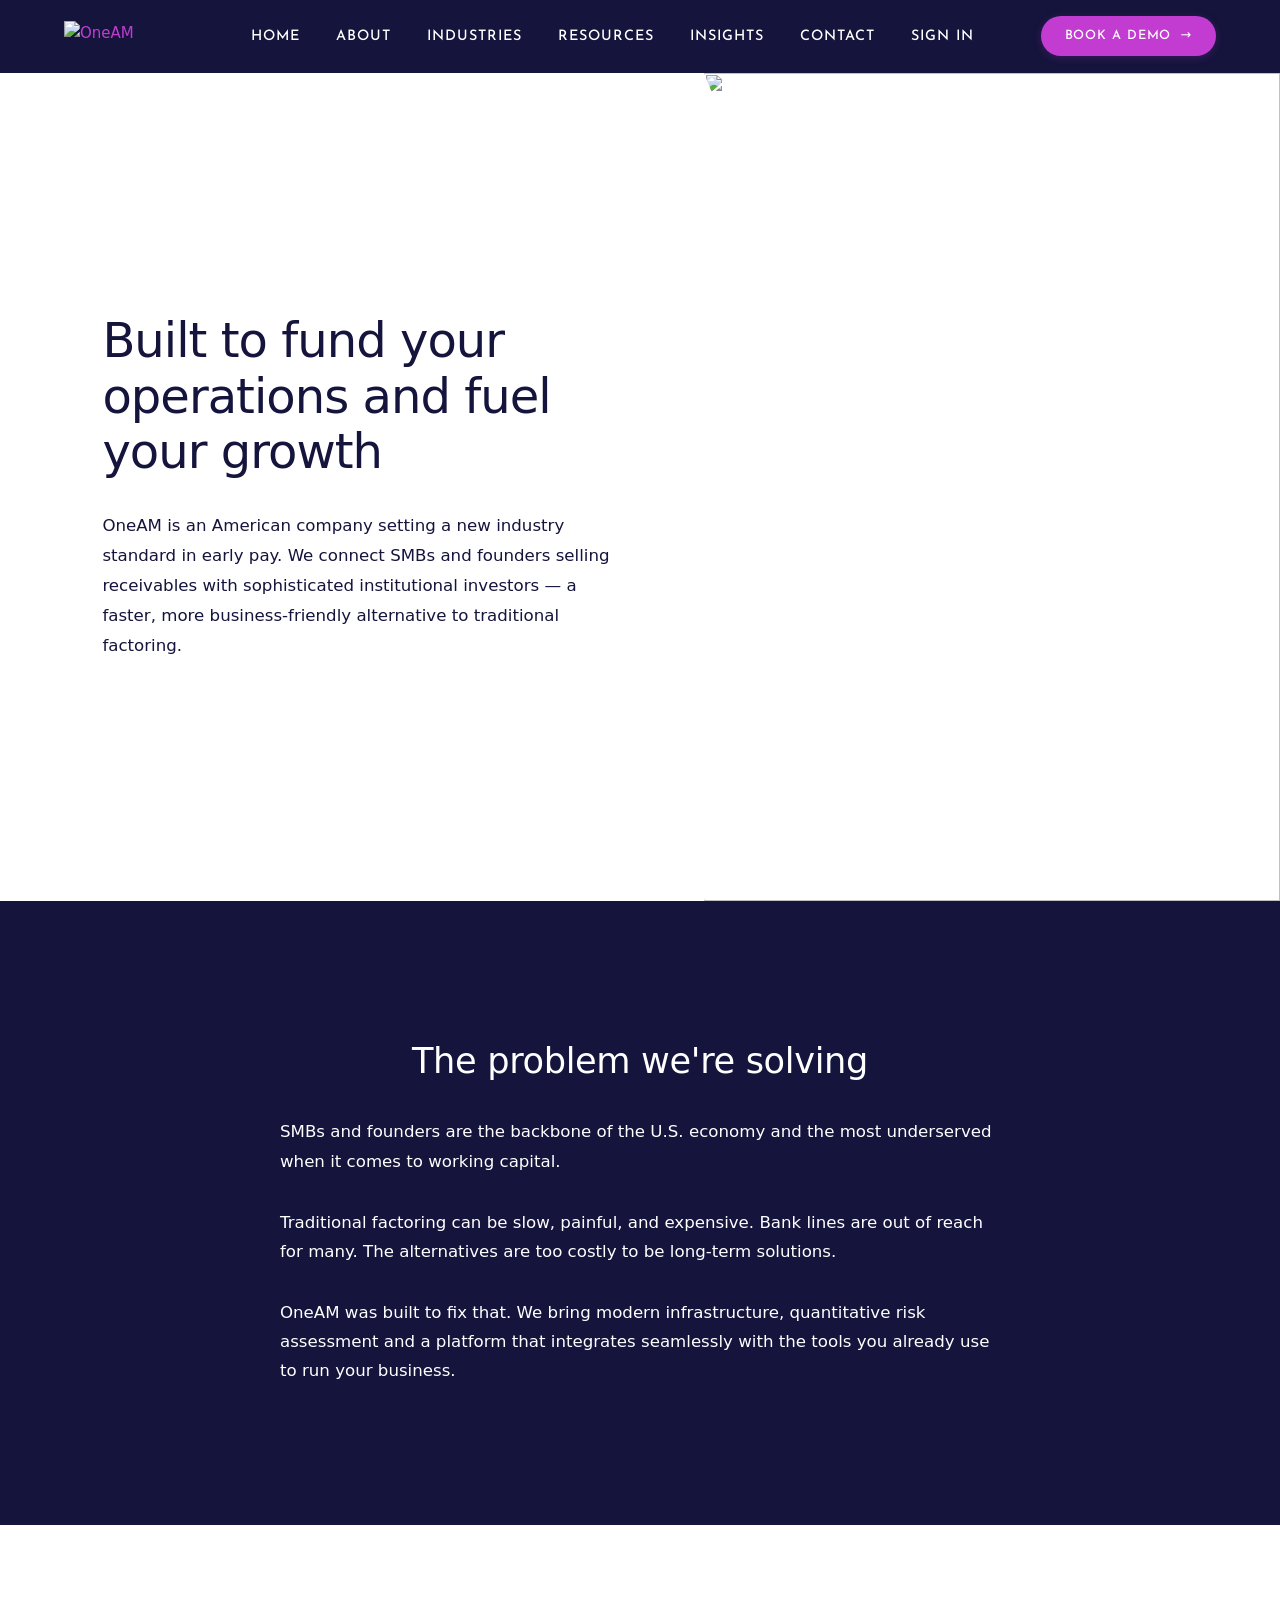
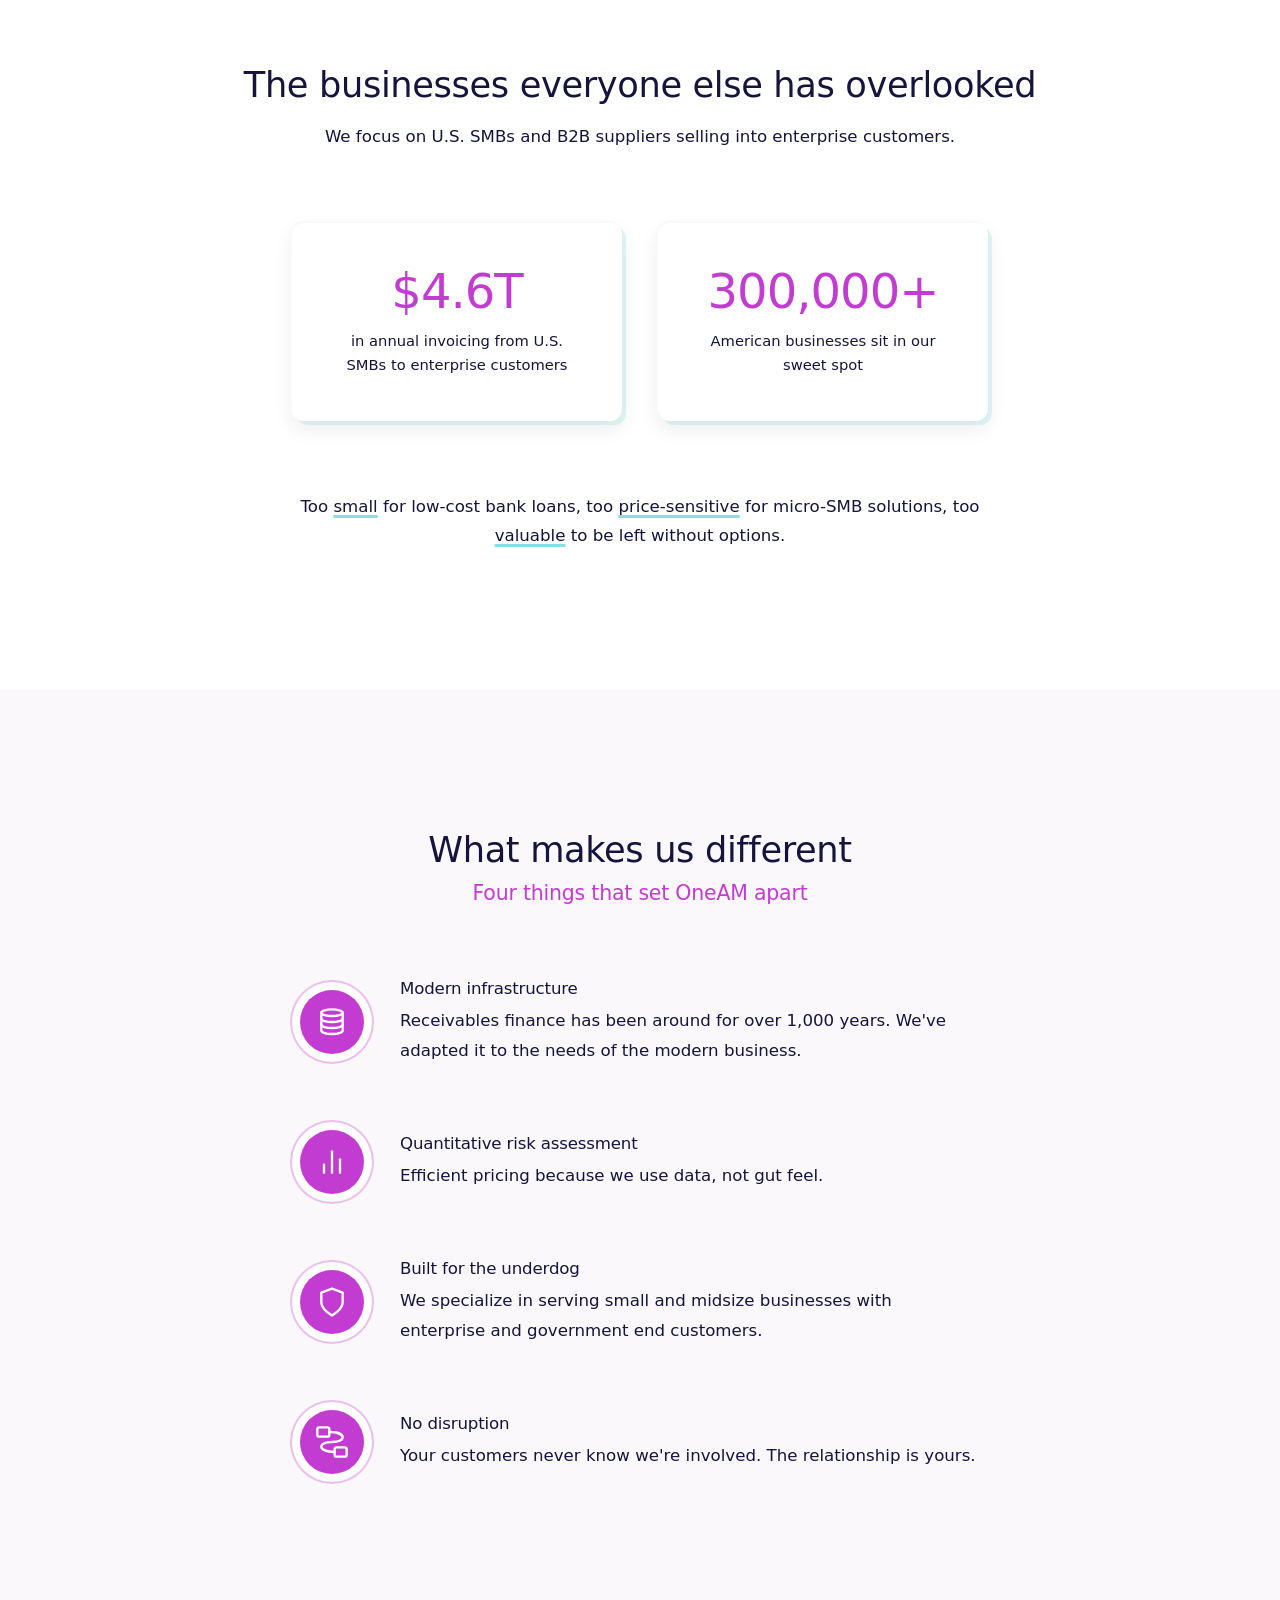
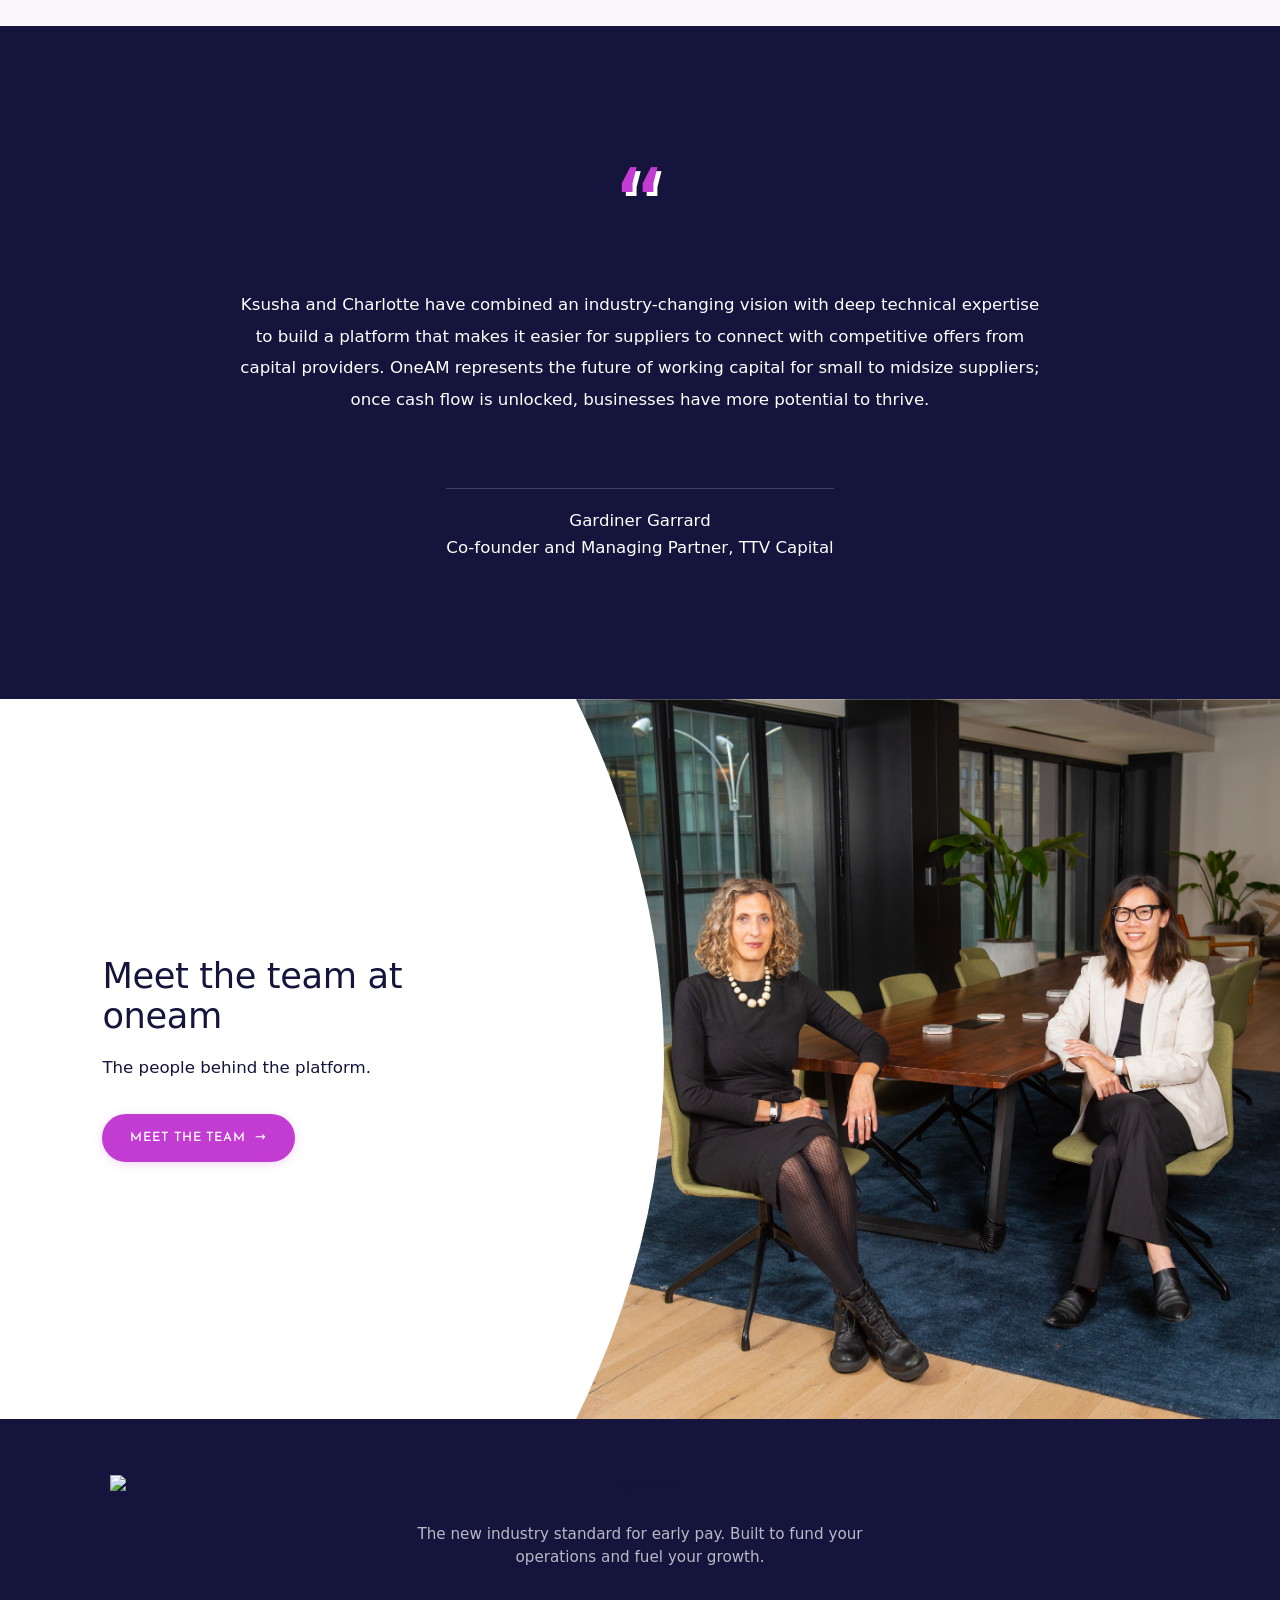
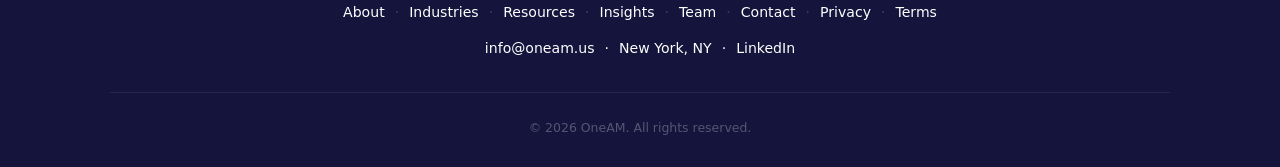
==== commit 62ce55af: "remove Elise, remove gradient + watermark from about" ====
--- a/about.html
+++ b/about.html
@@ -51,30 +51,8 @@
   height: 100%;
   object-fit: cover;
   object-position: 60% center;
-  transform: rotate(-8deg) scale(1.1);
-}
-
-.hero-image::after {
-  content: '';
-  position: absolute;
-  inset: 0;
-  background: linear-gradient(135deg, var(--teal-alpha-70) 0%, var(--fuchsia-alpha-70) 100%);
-  z-index: 2;
-  pointer-events: none;
-}
-
-.hero-image__watermark {
-  position: absolute;
-  top: 50%;
-  left: 58%;
-  transform: translate(-50%, -50%);
-  width: clamp(250px, 50%, 3000px);
-  height: auto;
-  opacity: 0.5;
-  pointer-events: none;
-  z-index: 3;
-  user-select: none;
-}
+}
+
 
 @keyframes hero-fade-up {
   from { opacity: 0; transform: translateY(24px); }
@@ -388,7 +366,6 @@
   </div>
   <div class="hero-image" aria-hidden="true">
     <img src="image_assets/port.jpg" alt="">
-    <img src="Logo 01 Primary/OneAM-Symbol-White.png" alt="" class="hero-image__watermark">
   </div>
 </section>
 
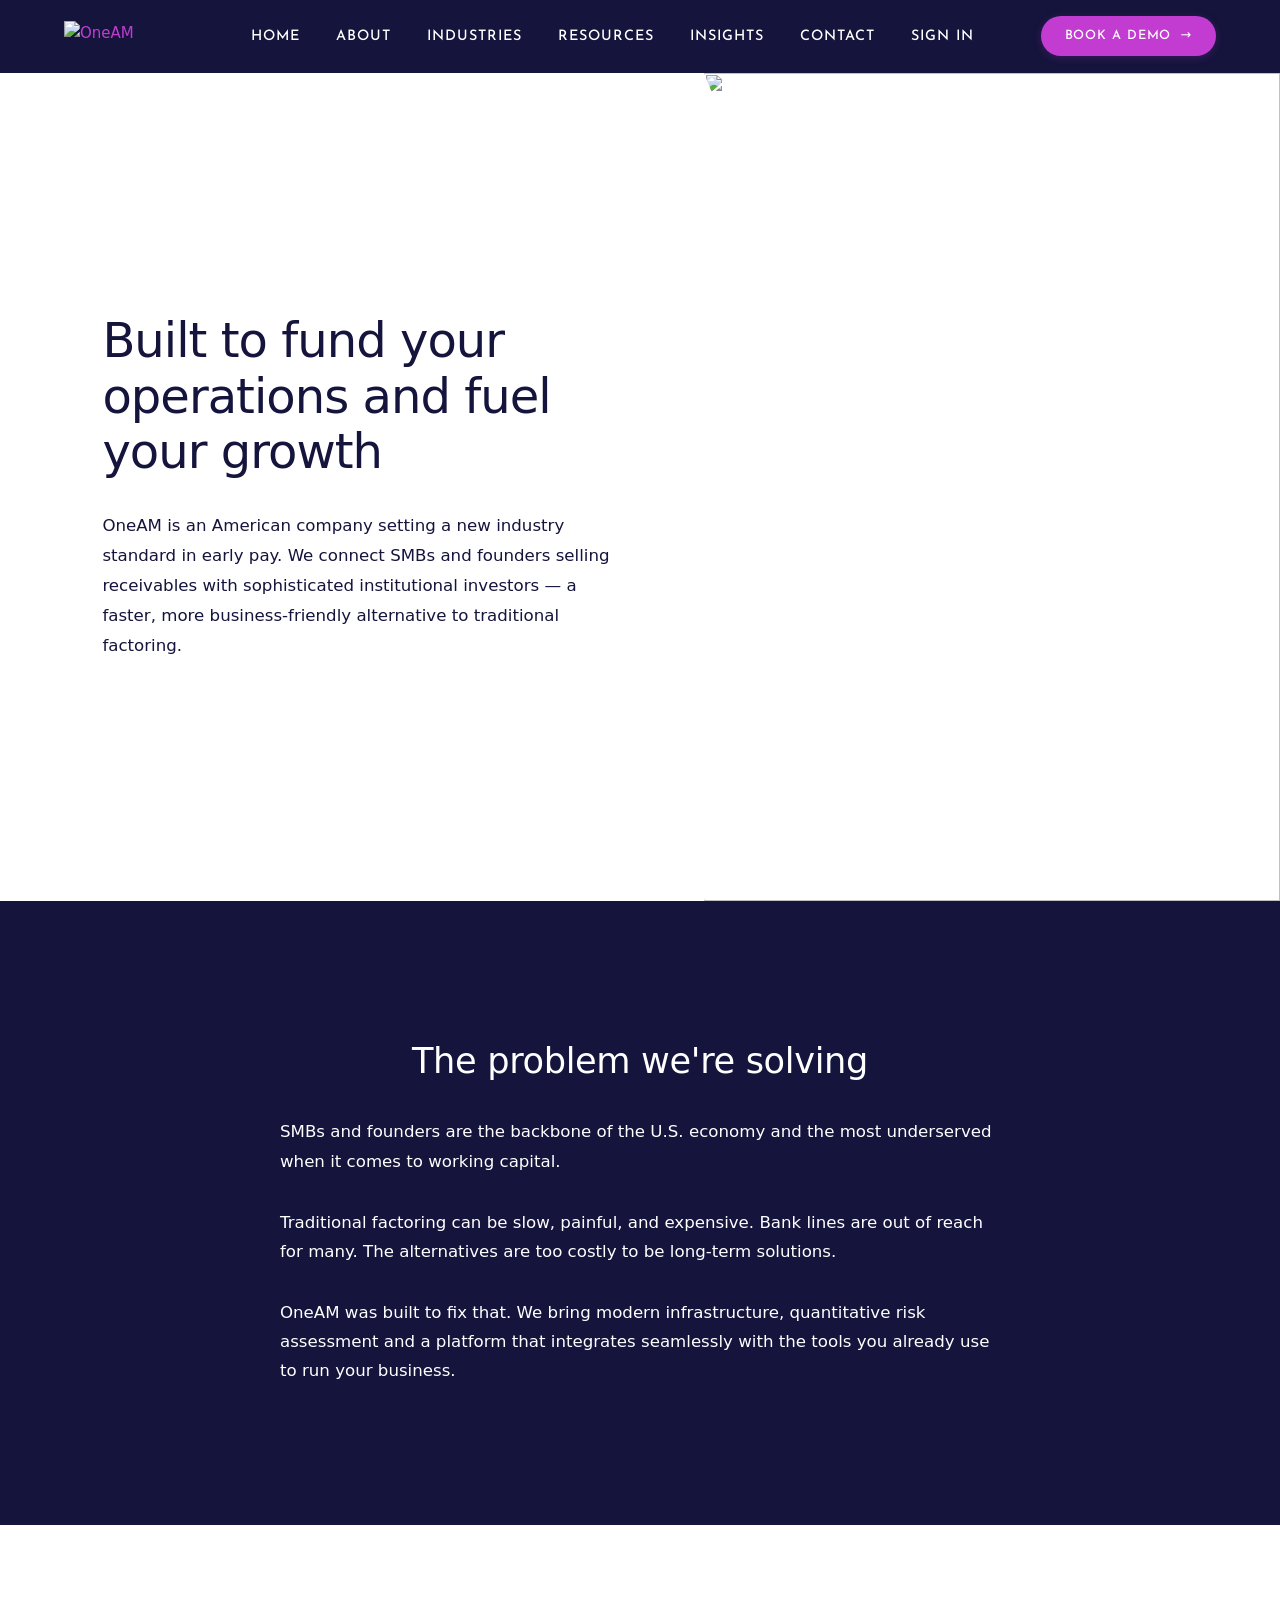
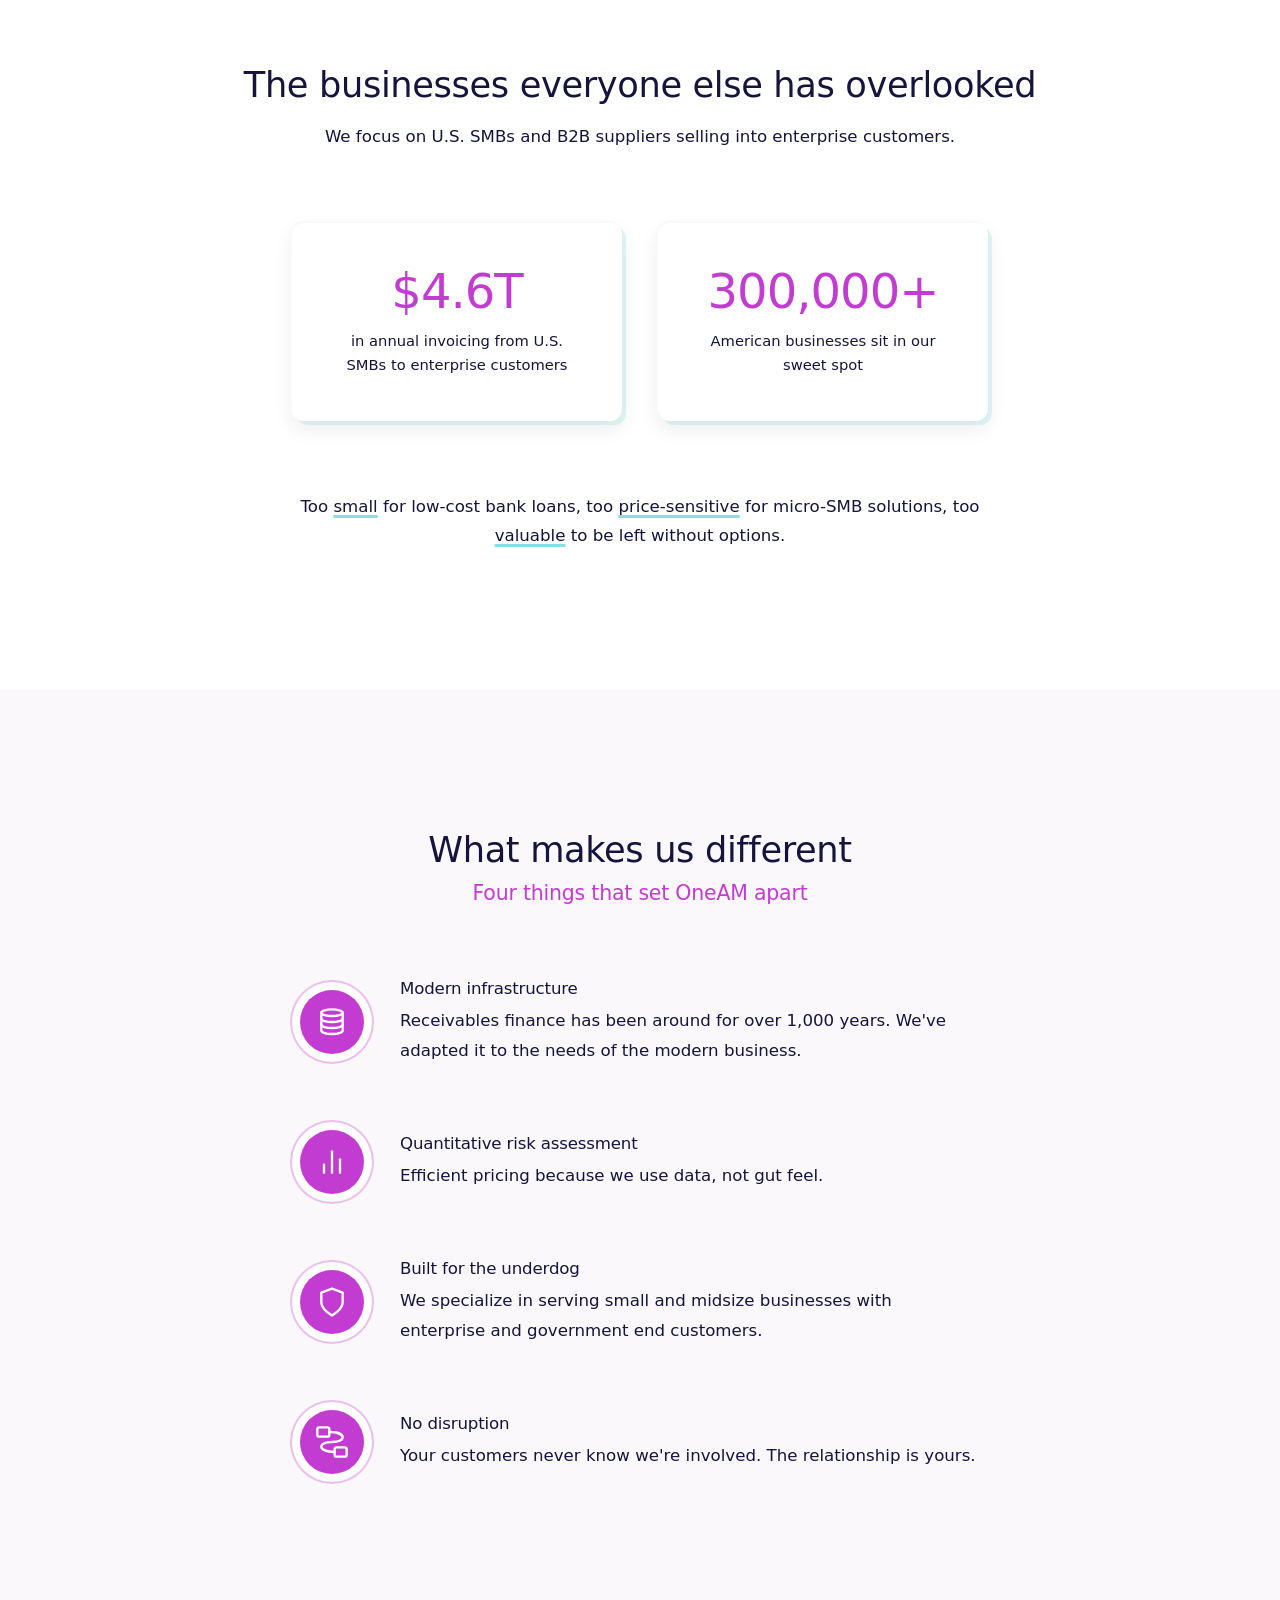
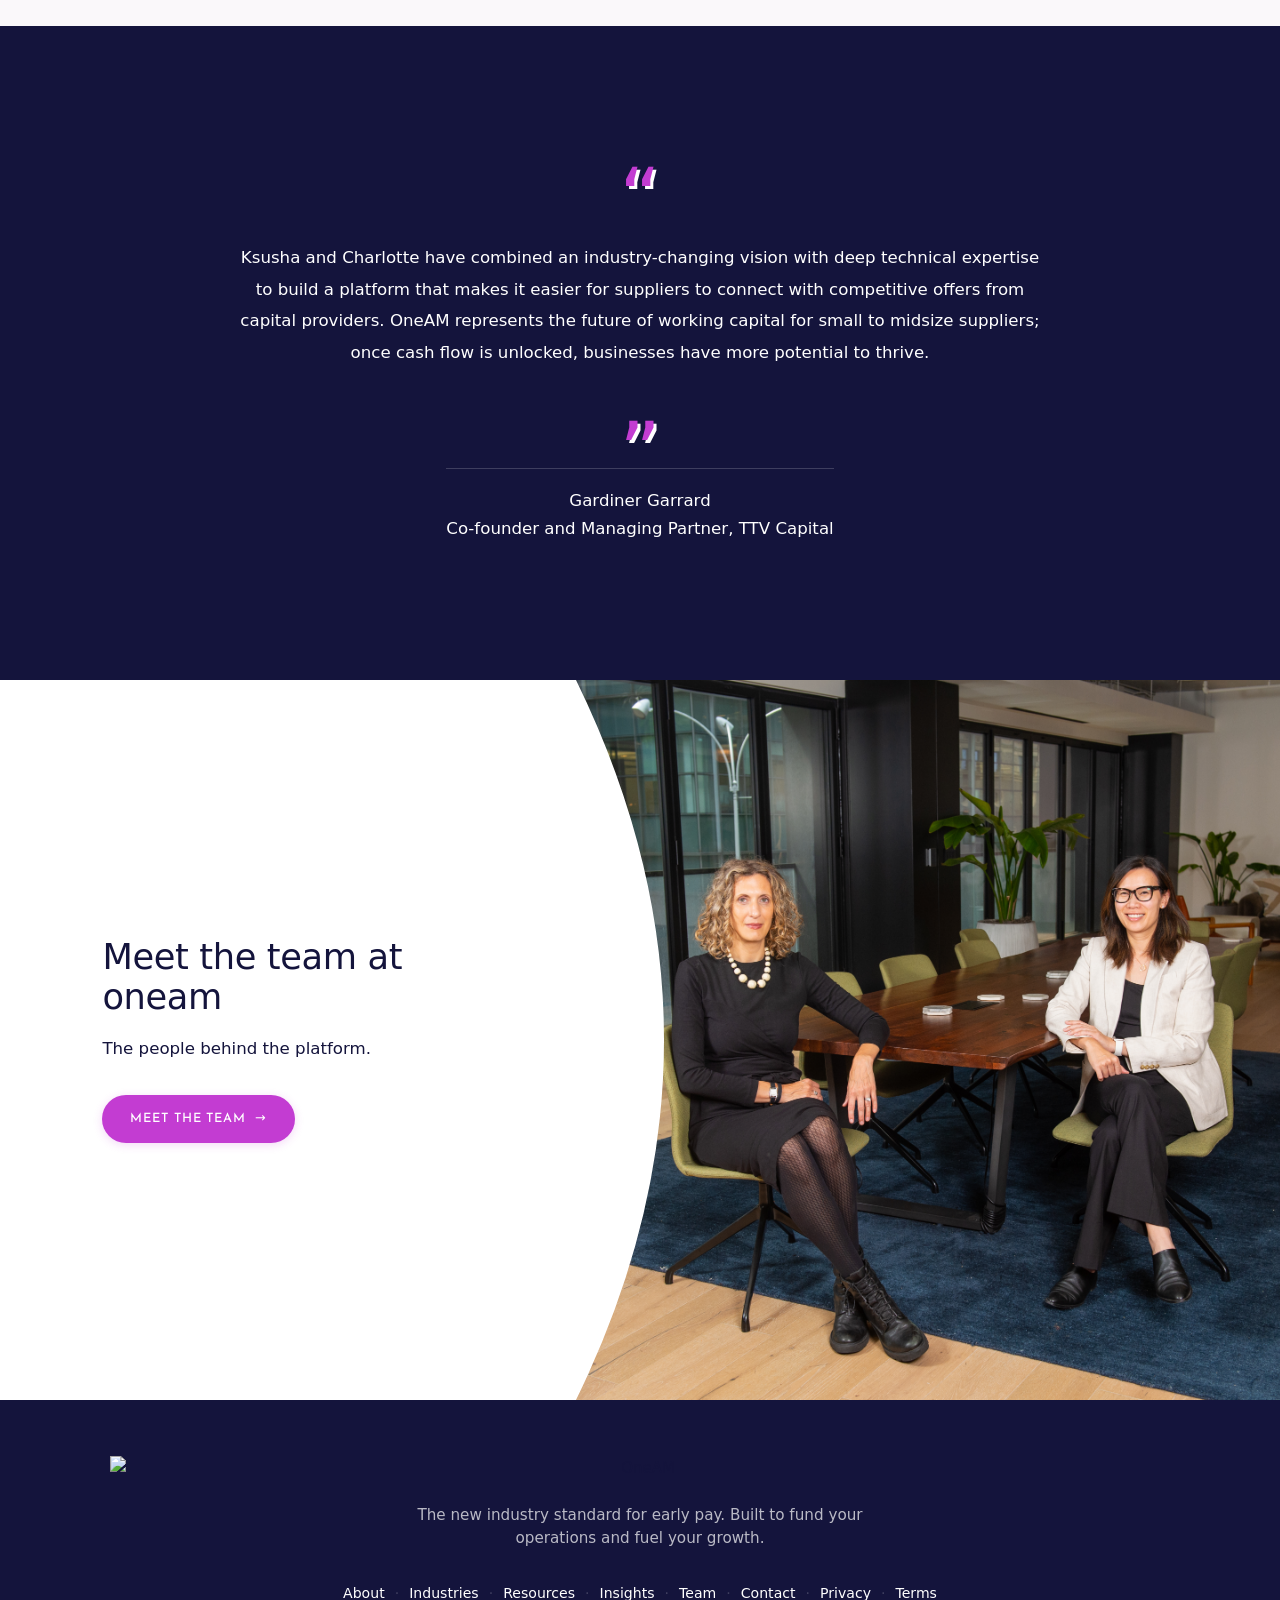
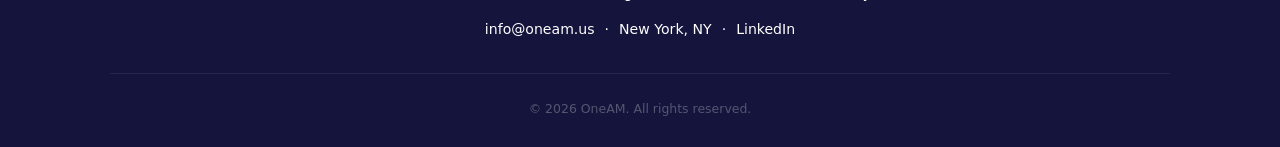
==== commit 4542dbde: "change quote mark formatting, added closing quote" ====
--- a/about.html
+++ b/about.html
@@ -168,16 +168,22 @@
   display: flex;
   flex-direction: column;
   align-items: center;
-  gap: 2.5rem;
+  gap: 0;
 }
 
 .investor__mark {
   font-family: var(--font-brand);
-  font-size: 6.5rem;
+  font-size: 5rem;
   color: var(--fuchsia);
-  text-shadow: 4px 4px 0 var(--white);
+  text-shadow: 3px 3px 0 var(--white);
   line-height: 0.8;
   display: block;
+  margin-bottom: 0.75rem;
+}
+
+.investor__mark--close {
+  margin-bottom: 0;
+  margin-top: 3.25rem;
 }
 
 .investor__quote {
@@ -187,7 +193,7 @@
 }
 
 .investor__attribution {
-  margin-top: 2rem;
+  margin-top: -1rem;
   padding-top: 1.25rem;
   border-top: 1px solid var(--white-18);
 }
@@ -475,6 +481,7 @@
     <div class="investor__inner reveal">
       <span class="investor__mark">&ldquo;</span>
       <p class="investor__quote">Ksusha and Charlotte have combined an industry-changing vision with deep technical expertise to build a platform that makes it easier for suppliers to connect with competitive offers from capital providers. OneAM represents the future of working capital for small to midsize suppliers; once cash flow is unlocked, businesses have more potential to thrive.</p>
+      <span class="investor__mark investor__mark--close">&rdquo;</span>
       <div class="investor__attribution">
         <div class="investor__name">Gardiner Garrard</div>
         <div class="investor__role">Co-founder and Managing Partner, TTV Capital</div>
--- a/components.css
+++ b/components.css
@@ -522,21 +522,27 @@
 
 .testimonial-mark {
   font-family: var(--font-brand);
-  font-size: 4.8rem;
-  color: var(--fuchsia);
+  font-size: 3.5rem;
+  color: var(--fuchsia-60);
   line-height: 0.8;
-  margin-bottom: 0.15rem;
+  margin-bottom: -0.5rem;
+}
+
+.testimonial-mark--close {
+  text-align: right;
+  margin-bottom: 0;
+  margin-top: -1.5rem;
 }
 
 .testimonial-quote {
   font-size: var(--fs-p1);
   line-height: 1.8;
-  margin-bottom: 1.5rem;
+  margin-bottom: 0;
   flex: 1;
 }
 
 .testimonial-attribution {
-  padding-top: 1rem;
+  padding-top: 0rem;
   border-top: 1px solid var(--teal-alpha-15);
 }
 
@@ -577,6 +583,7 @@
   line-height: 1;
   padding: 0;
   transition: color var(--transition-base);
+  -webkit-text-stroke: 1.5px currentColor;
 }
 
 .carousel-arrow--prev:hover,
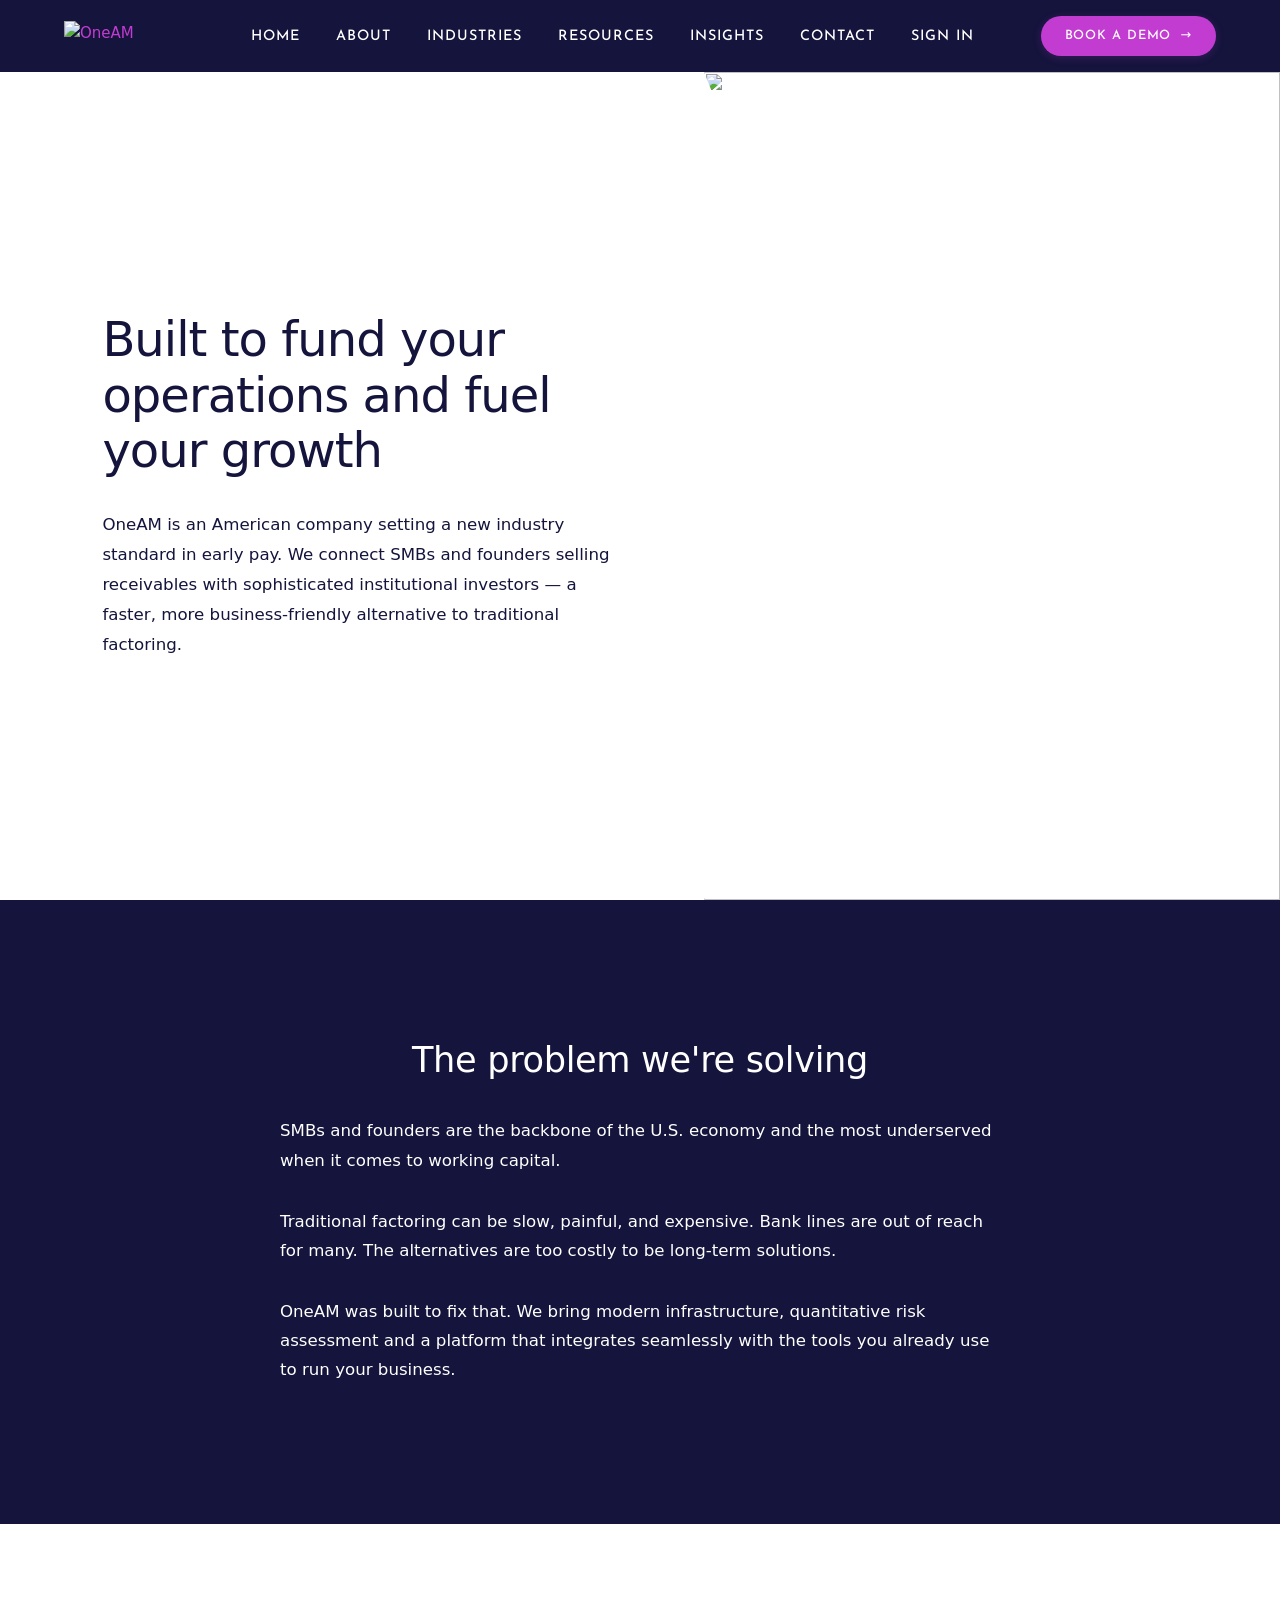
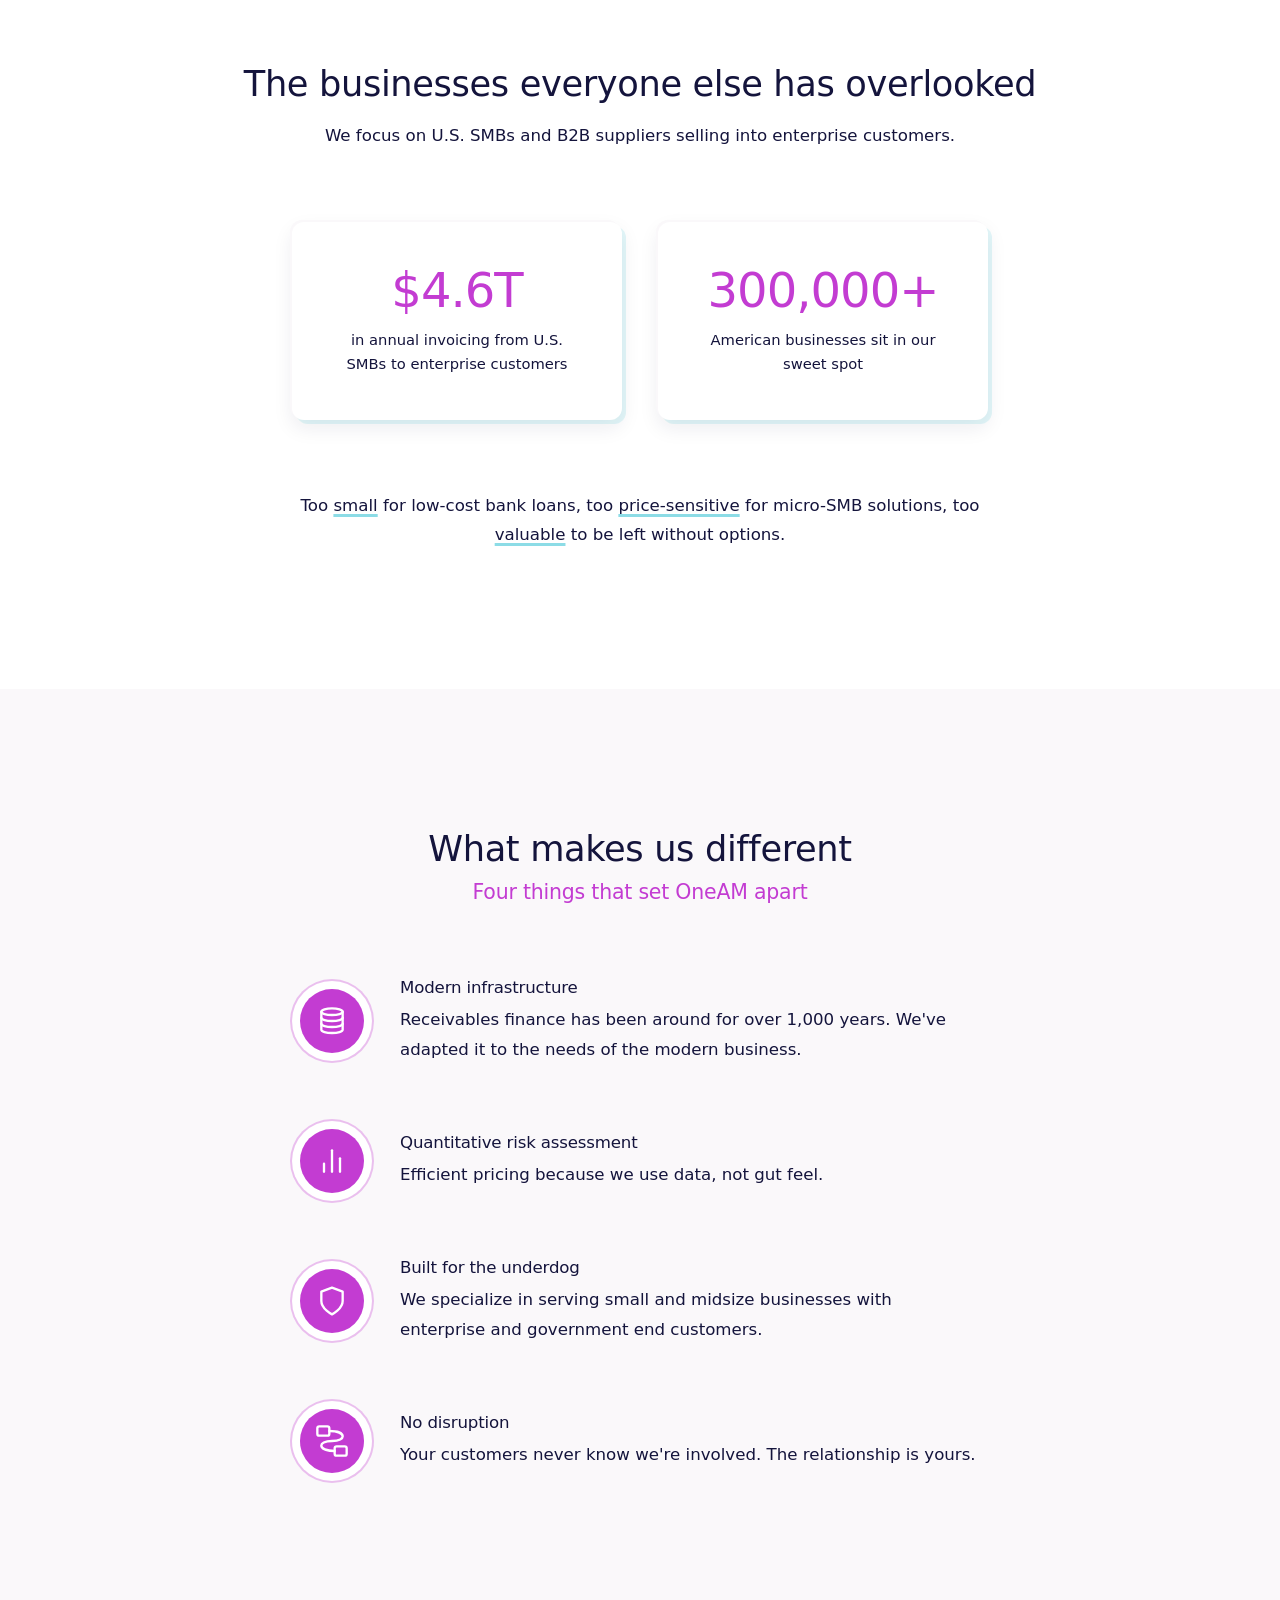
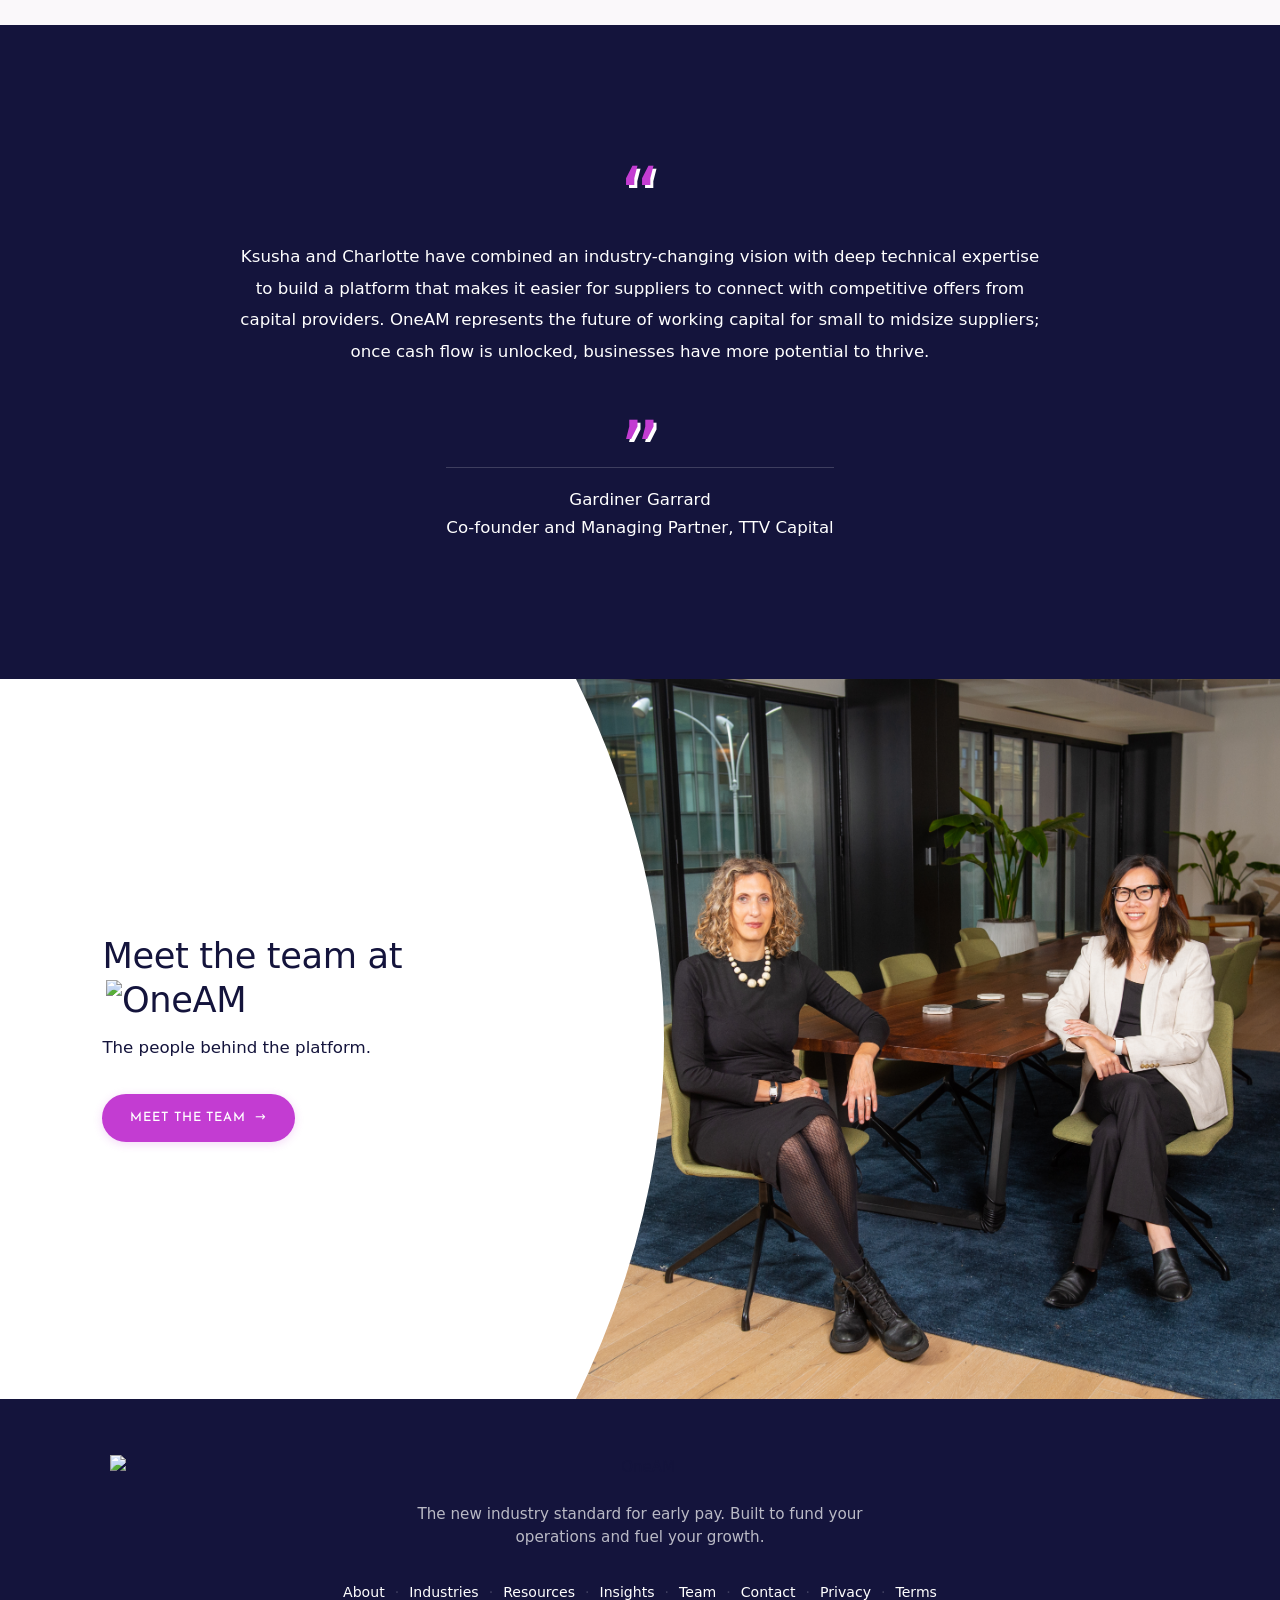
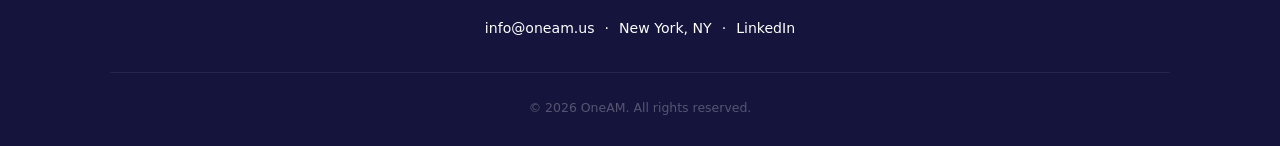
==== commit 1b239f58: "mobile mods, accreditation additions" ====
--- a/about.html
+++ b/about.html
@@ -39,9 +39,10 @@
 }
 
 .hero-image {
-  flex: 1;
   position: relative;
-  clip-path: url(#clip-image-right);
+}
+@media (min-width: 769px) {
+  .hero-image { flex: 1; clip-path: url(#clip-image-right); }
 }
 
 .hero-image img:not(.hero-image__watermark) {
@@ -236,11 +237,11 @@
   align-items: flex-start;
   padding: var(--section-pad-sm) clamp(32px, 5vw, 72px);
   padding-left: clamp(80px, 8vw, 140px);
+  padding-right: clamp(16px, 2vw, 32px);
 }
 
 .team-cta__content h2 {
   margin-bottom: 1rem;
-  max-width: 480px;
 }
 
 .team-cta__content p {
@@ -249,10 +250,11 @@
 }
 
 .team-cta__image {
-  flex: 1;
   position: relative;
-  clip-path: url(#clip-cta-right);
   margin-left: 0%;
+}
+@media (min-width: 769px) {
+  .team-cta__image { flex: 1; clip-path: url(#clip-cta-right); }
 }
 
 .team-cta__image img {
@@ -276,19 +278,38 @@
 
   .hero-content {
     flex: none;
-    padding-left: clamp(32px, 5vw, 72px);
+    padding-left: clamp(24px, 5vw, 48px);
+    padding-right: clamp(24px, 5vw, 48px);
     padding-bottom: 0;
-  }
-
-  .hero-image {
-    flex: none;
-    height: 280px;
-    clip-path: none;
+    text-align: center;
+    align-items: center;
   }
 
   .stat-cards {
     flex-direction: column;
     align-items: center;
+  }
+
+  .team-cta__inner {
+    flex-direction: column;
+    min-height: unset;
+  }
+
+  .team-cta__content {
+    flex: none;
+    padding-left: clamp(24px, 5vw, 48px);
+    padding-right: clamp(24px, 5vw, 48px);
+    padding-bottom: 0;
+    text-align: center;
+    align-items: center;
+  }
+
+
+  .team-cta__image {
+    flex: none;
+    height: 220px;
+    margin-top: 1.5rem;
+    clip-path: url(#clip-image-top);
   }
 
 }
@@ -496,7 +517,7 @@
 <section class="team-cta" id="team">
   <div class="team-cta__inner reveal">
     <div class="team-cta__content">
-      <h2>Meet the team at oneam</h2>
+      <h2>Meet the team at <img src="Logo 01 Primary/OneAM-Logo-Navy-Color.svg" alt="OneAM" class="logo-inline"></h2>
       <p>The people behind the platform.</p>
       <a href="team.html" class="btn-primary">Meet the team <span class="arrow">&rarr;</span></a>
     </div>
--- a/components.css
+++ b/components.css
@@ -176,12 +176,6 @@
   top: 0;
   z-index: 1000;
   background: var(--navy);
-  transition: border-color var(--transition-base);
-  border-bottom: 1px solid transparent;
-}
-
-.nav.scrolled {
-  border-bottom-color: var(--navy-alpha-08);
 }
 
 .nav .container {
@@ -286,6 +280,7 @@
   margin-top: 24px;
   text-align: center;
   justify-content: center;
+  color: var(--white);
 }
 
 
@@ -525,24 +520,25 @@
   font-size: 3.5rem;
   color: var(--fuchsia-60);
   line-height: 0.8;
-  margin-bottom: -0.5rem;
+  margin-top: auto;
+  margin-bottom: -0.75rem;
 }
 
 .testimonial-mark--close {
   text-align: right;
   margin-bottom: 0;
-  margin-top: -1.5rem;
+  margin-top: 0.75rem;
 }
 
 .testimonial-quote {
   font-size: var(--fs-p1);
   line-height: 1.8;
   margin-bottom: 0;
-  flex: 1;
 }
 
 .testimonial-attribution {
-  padding-top: 0rem;
+  margin-top: auto;
+  padding-top: 1rem;
   border-top: 1px solid var(--teal-alpha-15);
 }
 
@@ -782,6 +778,18 @@
 }
 
 
+/* ── Inline logo in headings ─────────────────────────────────────── */
+/* Use <img class="logo-inline" src="..." alt="OneAM"> inside an <h2> */
+.logo-inline {
+  display: inline-block;
+  height: 0.95em;
+  width: auto;
+  vertical-align: middle;
+  margin-left: 0.1em;
+  margin-bottom: 0.1em;
+}
+
+
 /* ── Reduced motion ──────────────────────────────────────────────── */
 
 @media (prefers-reduced-motion: reduce) {
@@ -800,10 +808,13 @@
 
 @media (max-width: 768px) {
   .nav-links { display: none; }
-  .nav-cta   { display: none; }
-  .hamburger { display: flex; }
-
-  .sticky-cta { bottom: 20px; right: 20px; }
+  .nav-cta         { margin-left: auto; }
+  .nav-cta.hidden  { opacity: 1; pointer-events: auto; }
+  .nav-cta .btn-primary { padding: 8px 14px; font-size: 0.72rem; }
+  .nav-cta .arrow { display: none; }
+  .hamburger { display: flex; margin-left: 12px; }
+
+  .sticky-cta { display: none; }
 
   .why-grid { grid-template-columns: 1fr 1fr; }
 
@@ -814,8 +825,14 @@
   }
 
   .insights-v1__header { justify-content: flex-start; }
+  .insights-v1__cta   { justify-self: center; }
 
   .carousel-btn { display: none; }
+
+  .hero-image       { flex: none; height: 220px; margin-top: 1.5rem; clip-path: url(#clip-image-top); }
+  .final-cta__image { flex: none; height: 220px; margin-top: 1.5rem; clip-path: url(#clip-image-top); }
+
+  .page-header { text-align: center; }
 }
 
 
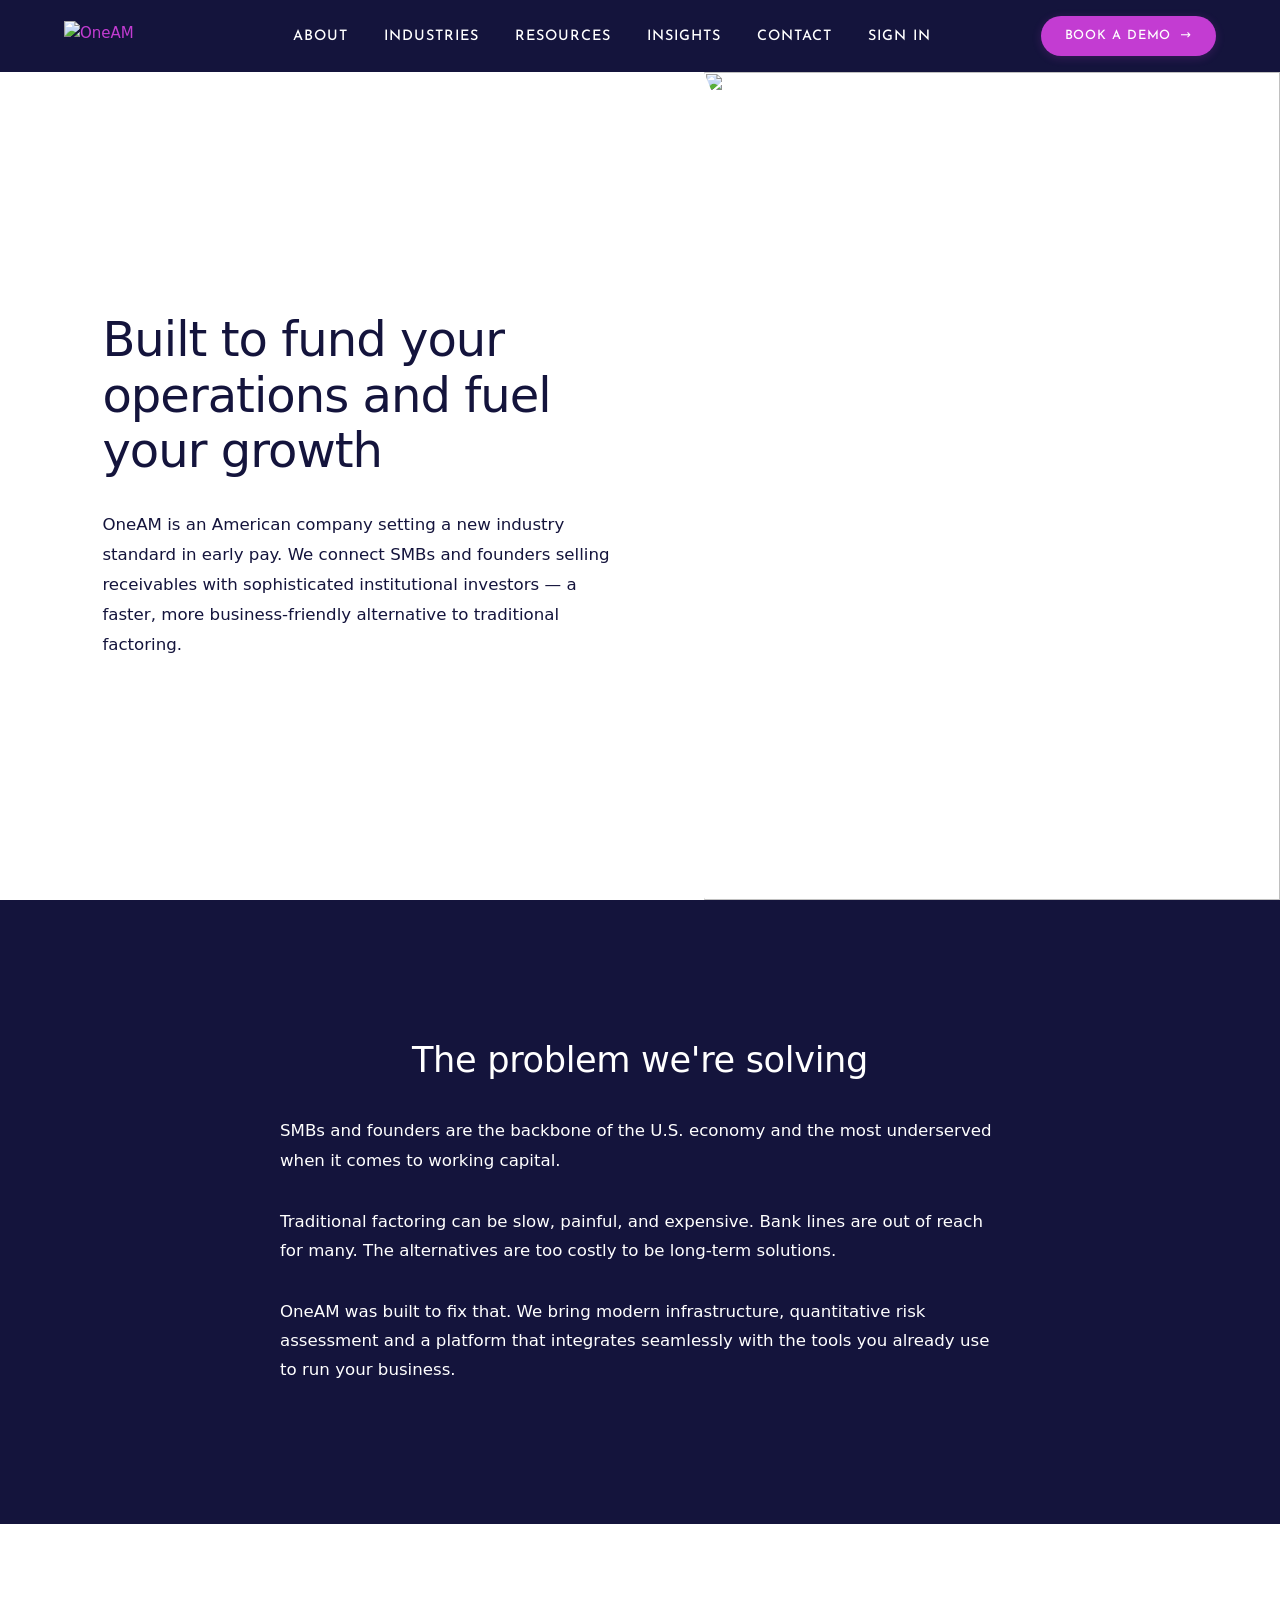
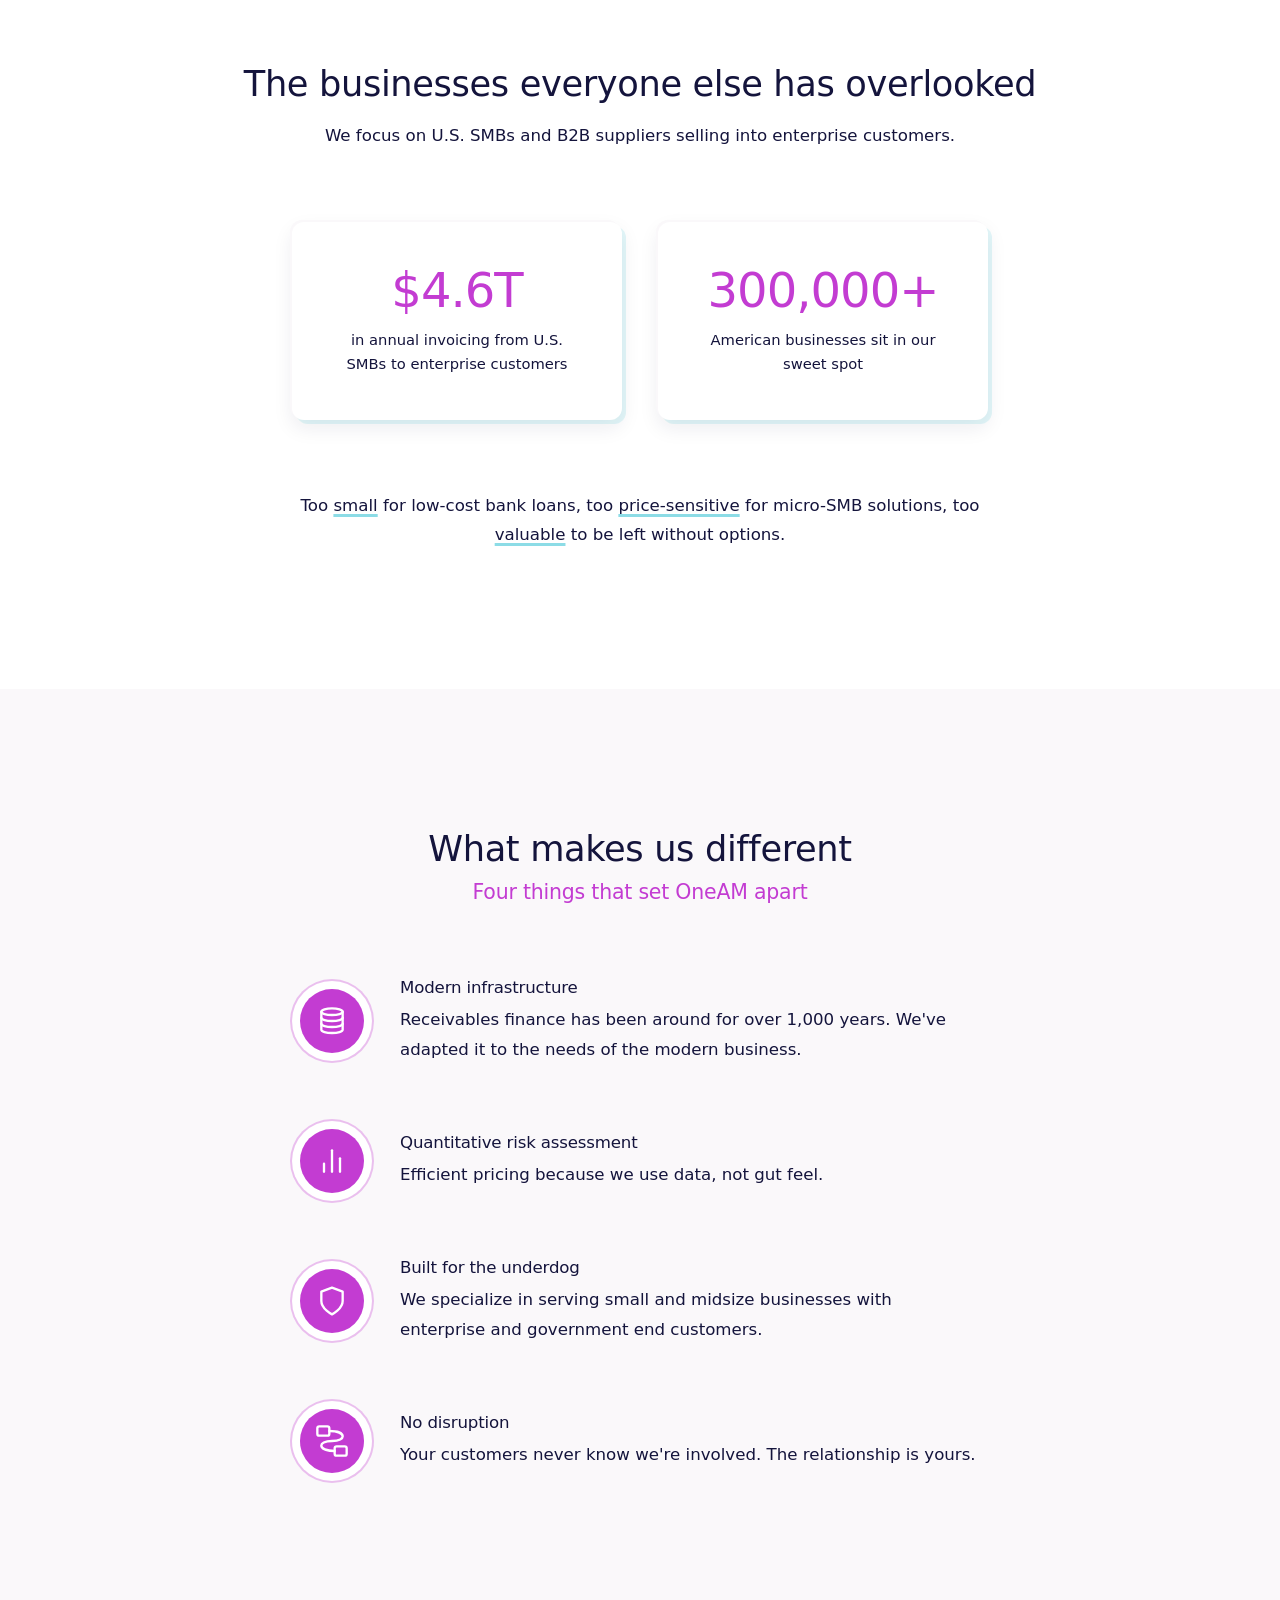
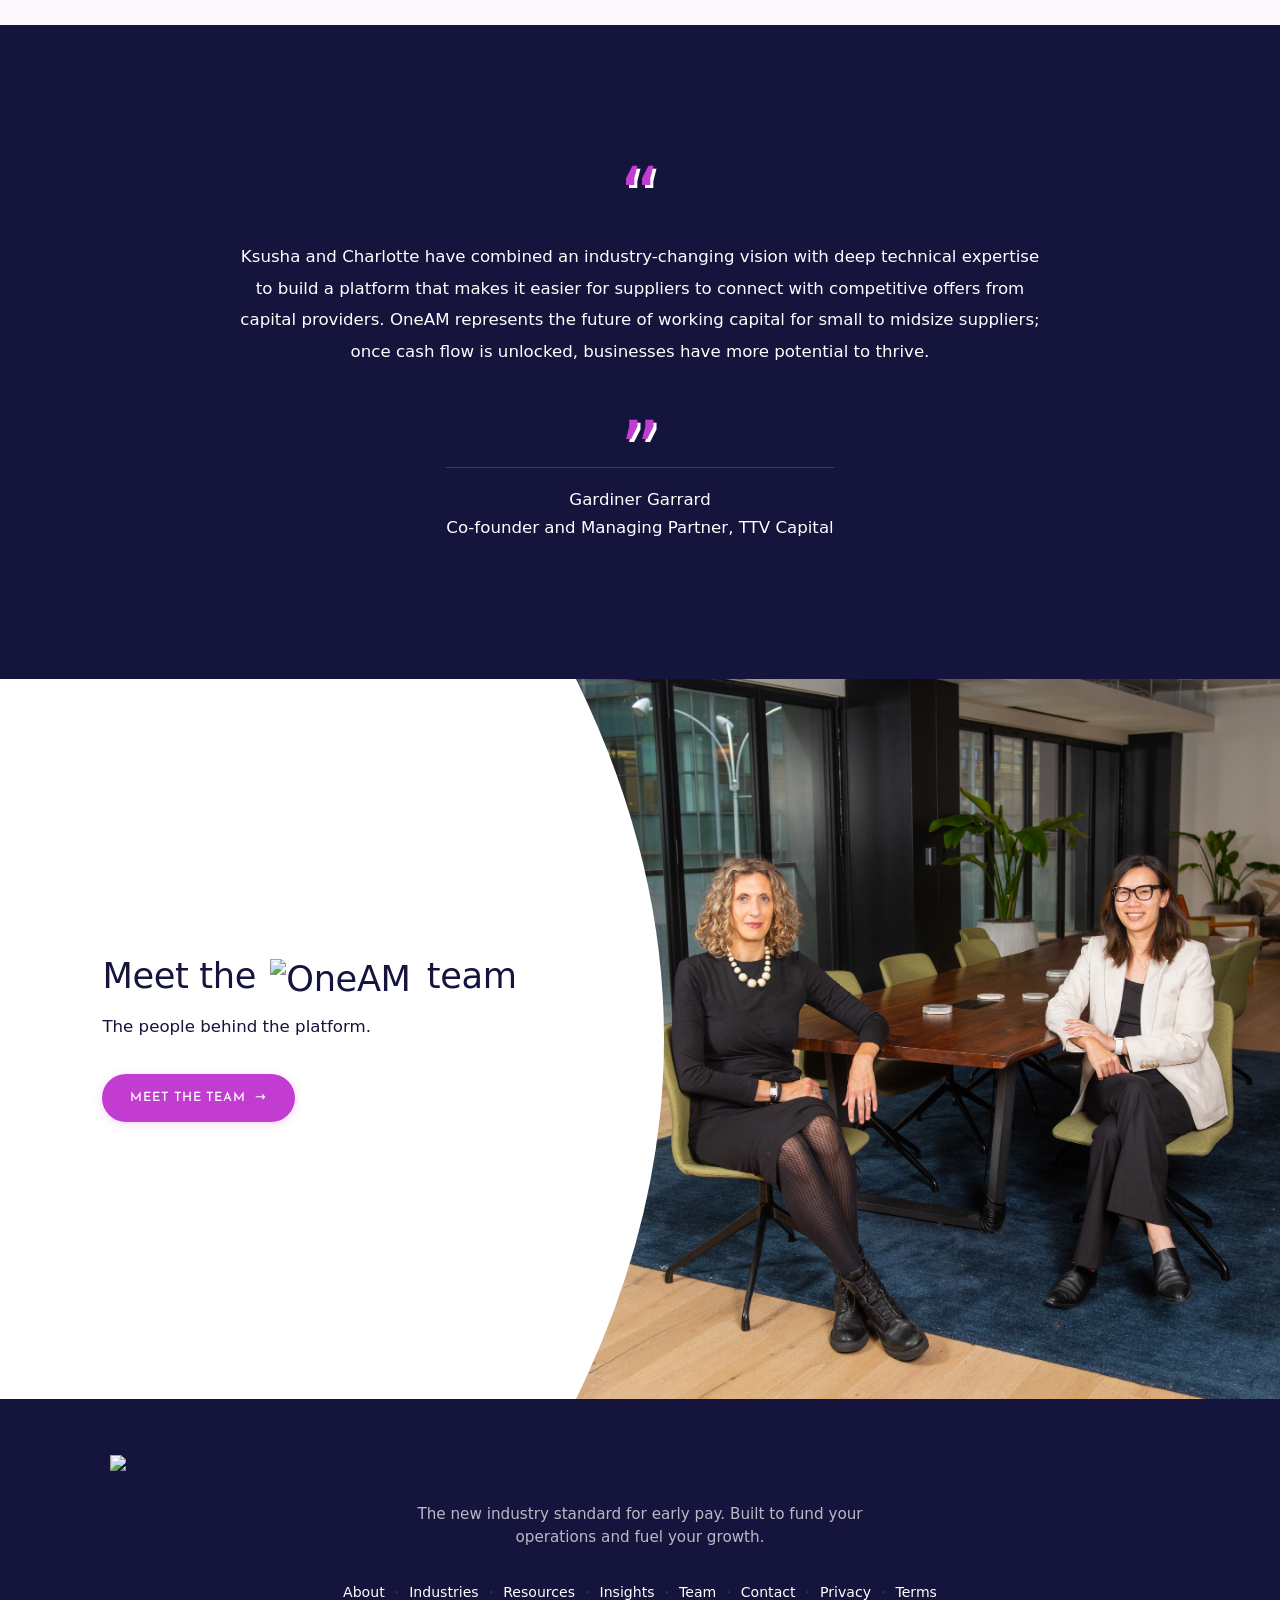
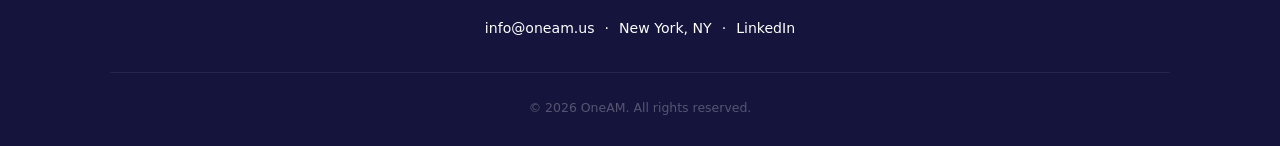
==== commit 8d6a217a: "final touches" ====
--- a/about.html
+++ b/about.html
@@ -355,7 +355,6 @@
         <img src="Logo 01 Primary/OneAM-Logo-White-Color.svg" alt="OneAM" width="120" height="30">
       </a>
       <ul class="nav-links">
-        <li><a href="index.html">Home</a></li>
         <li><a href="about.html" aria-current="page">About</a></li>
         <li><a href="industries.html">Industries</a></li>
         <li><a href="Resources.html">Resources</a></li>
@@ -374,7 +373,6 @@
 </nav>
 
 <div class="mobile-menu" id="mobileMenu">
-  <a href="index.html">Home</a>
   <a href="about.html">About</a>
   <a href="industries.html">Industries</a>
   <a href="Resources.html">Resources</a>
@@ -517,7 +515,7 @@
 <section class="team-cta" id="team">
   <div class="team-cta__inner reveal">
     <div class="team-cta__content">
-      <h2>Meet the team at <img src="Logo 01 Primary/OneAM-Logo-Navy-Color.svg" alt="OneAM" class="logo-inline"></h2>
+      <h2>Meet the <img src="Logo 01 Primary/OneAM-Logo-Navy-Color.svg" alt="OneAM" class="logo-inline" style="margin-right:0.15em"> team</h2>
       <p>The people behind the platform.</p>
       <a href="team.html" class="btn-primary">Meet the team <span class="arrow">&rarr;</span></a>
     </div>
--- a/brand.css
+++ b/brand.css
@@ -256,7 +256,7 @@
   background: var(--color-bg);
   line-height: 1.6;
   -webkit-font-smoothing: antialiased;
-  overflow-x: hidden;
+  overflow-x: clip;
 }
 
 img {
--- a/components.css
+++ b/components.css
@@ -490,8 +490,12 @@
 
 /* ── Testimonial carousel ────────────────────────────────────────── */
 
+.carousel-outer {
+  overflow-x: clip;
+}
+
 .carousel-viewport {
-  clip-path: inset(-40px -20px -50px -20px);
+  padding-bottom: 16px;
 }
 
 .carousel-track {
@@ -839,5 +843,6 @@
 /* ── Responsive: 480px ───────────────────────────────────────────── */
 
 @media (max-width: 480px) {
-  .why-grid { grid-template-columns: 1fr; max-width: 420px; margin: 0 auto; }
-}
+  .why-grid          { grid-template-columns: 1fr; max-width: 280px; margin: 0 auto; }
+  .carousel-viewport { max-width: 280px; margin: 0 auto; }
+}
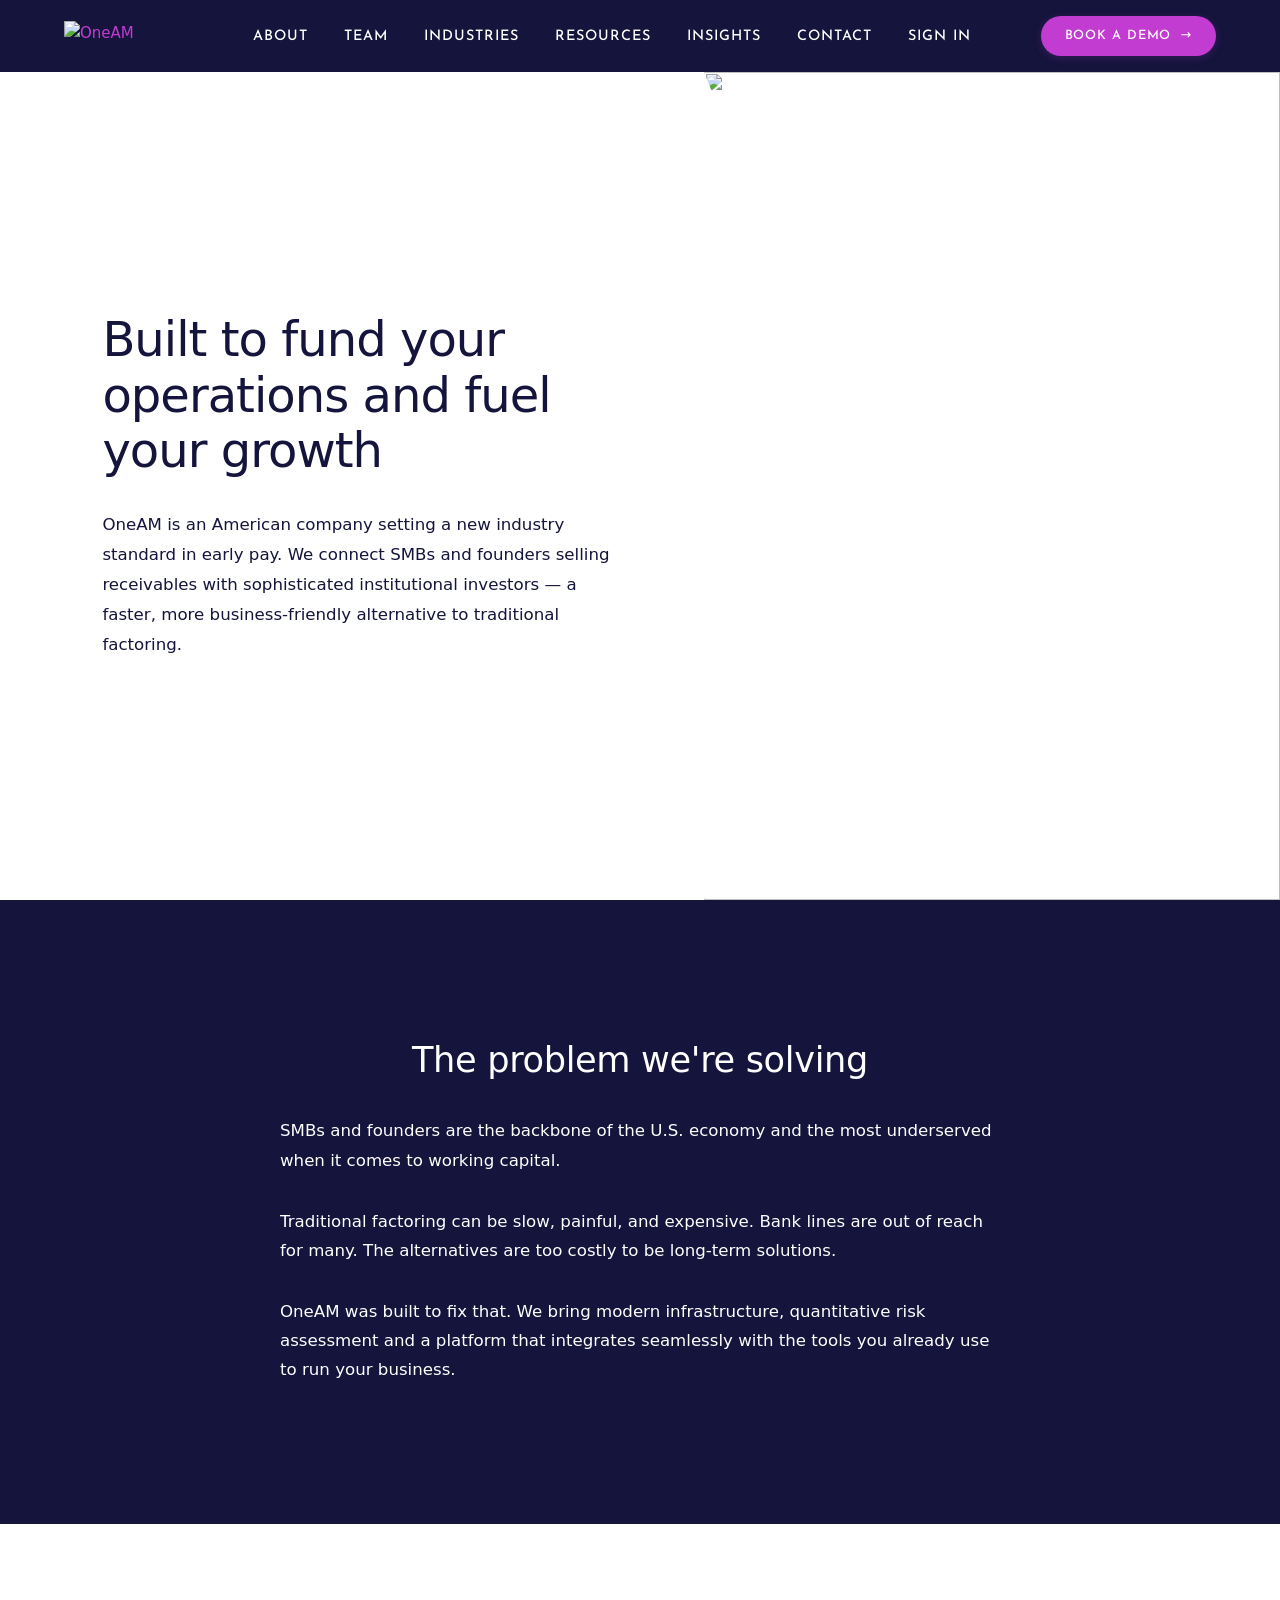
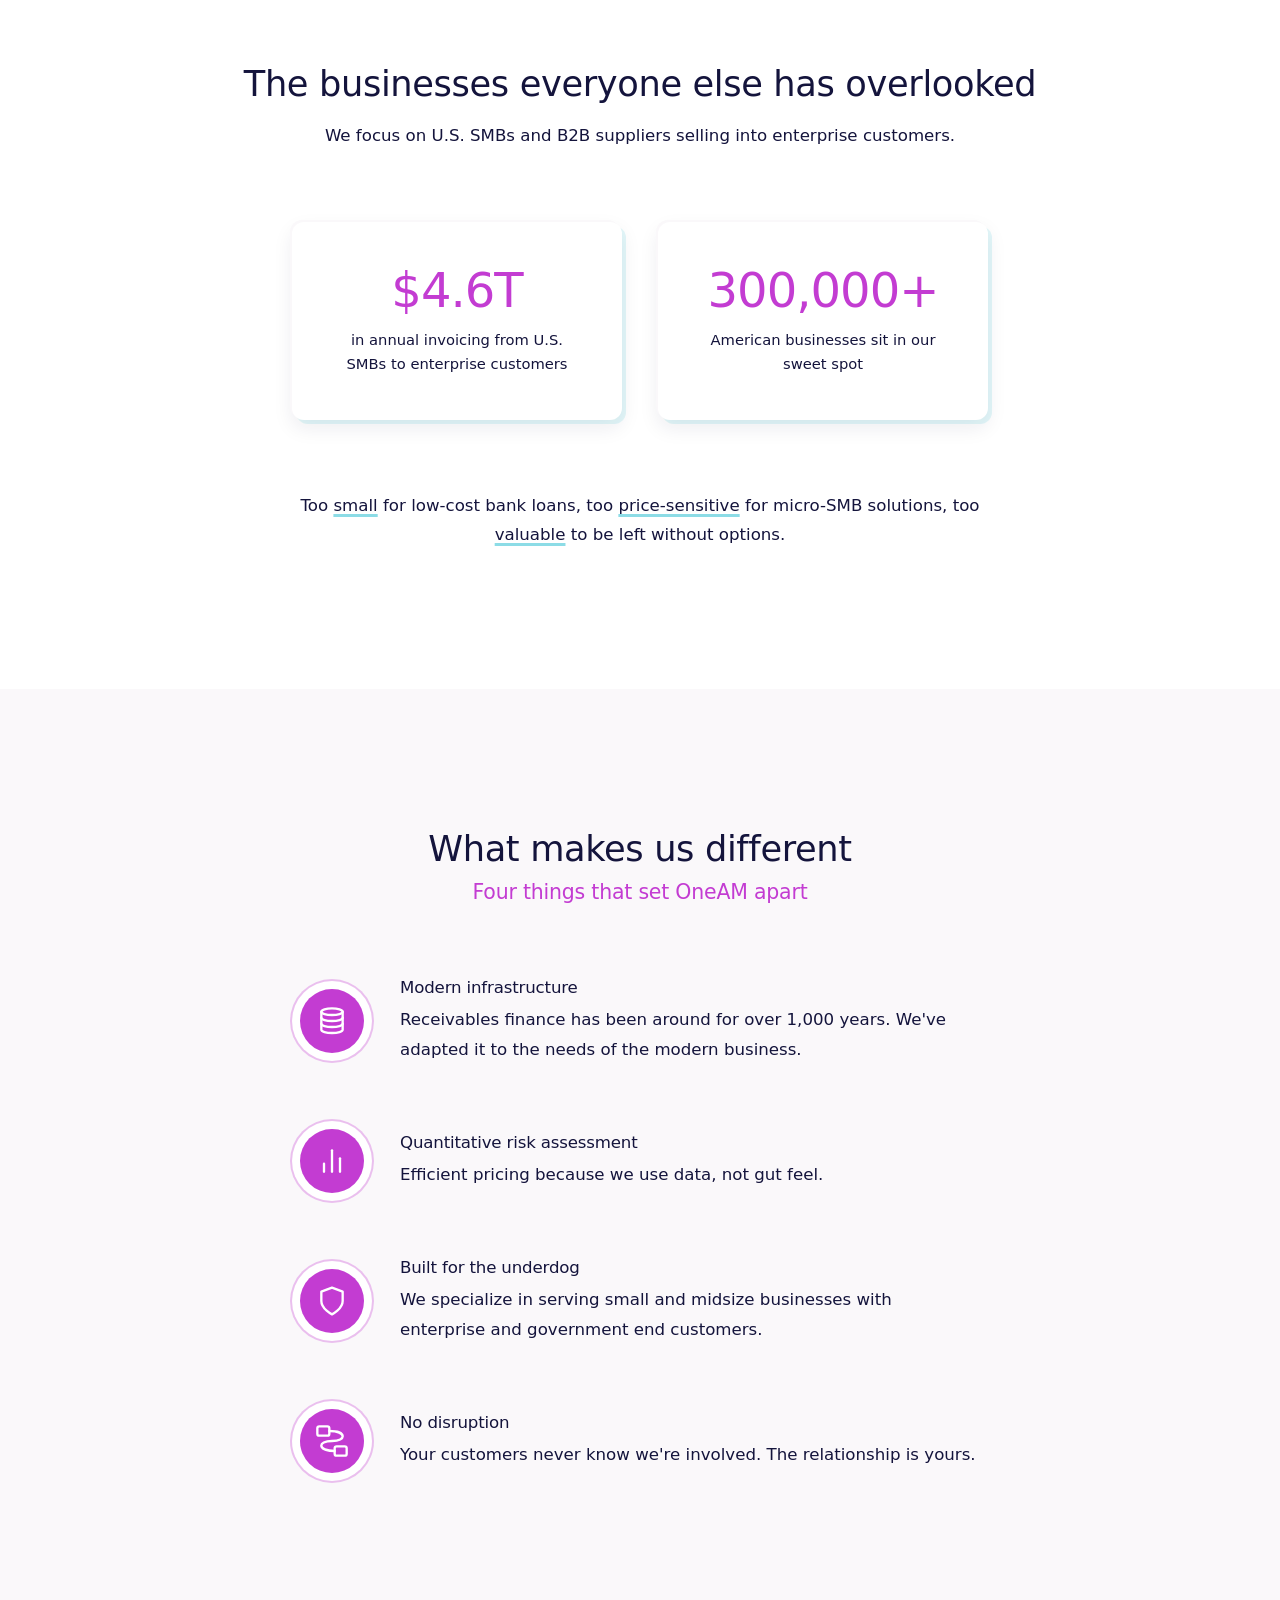
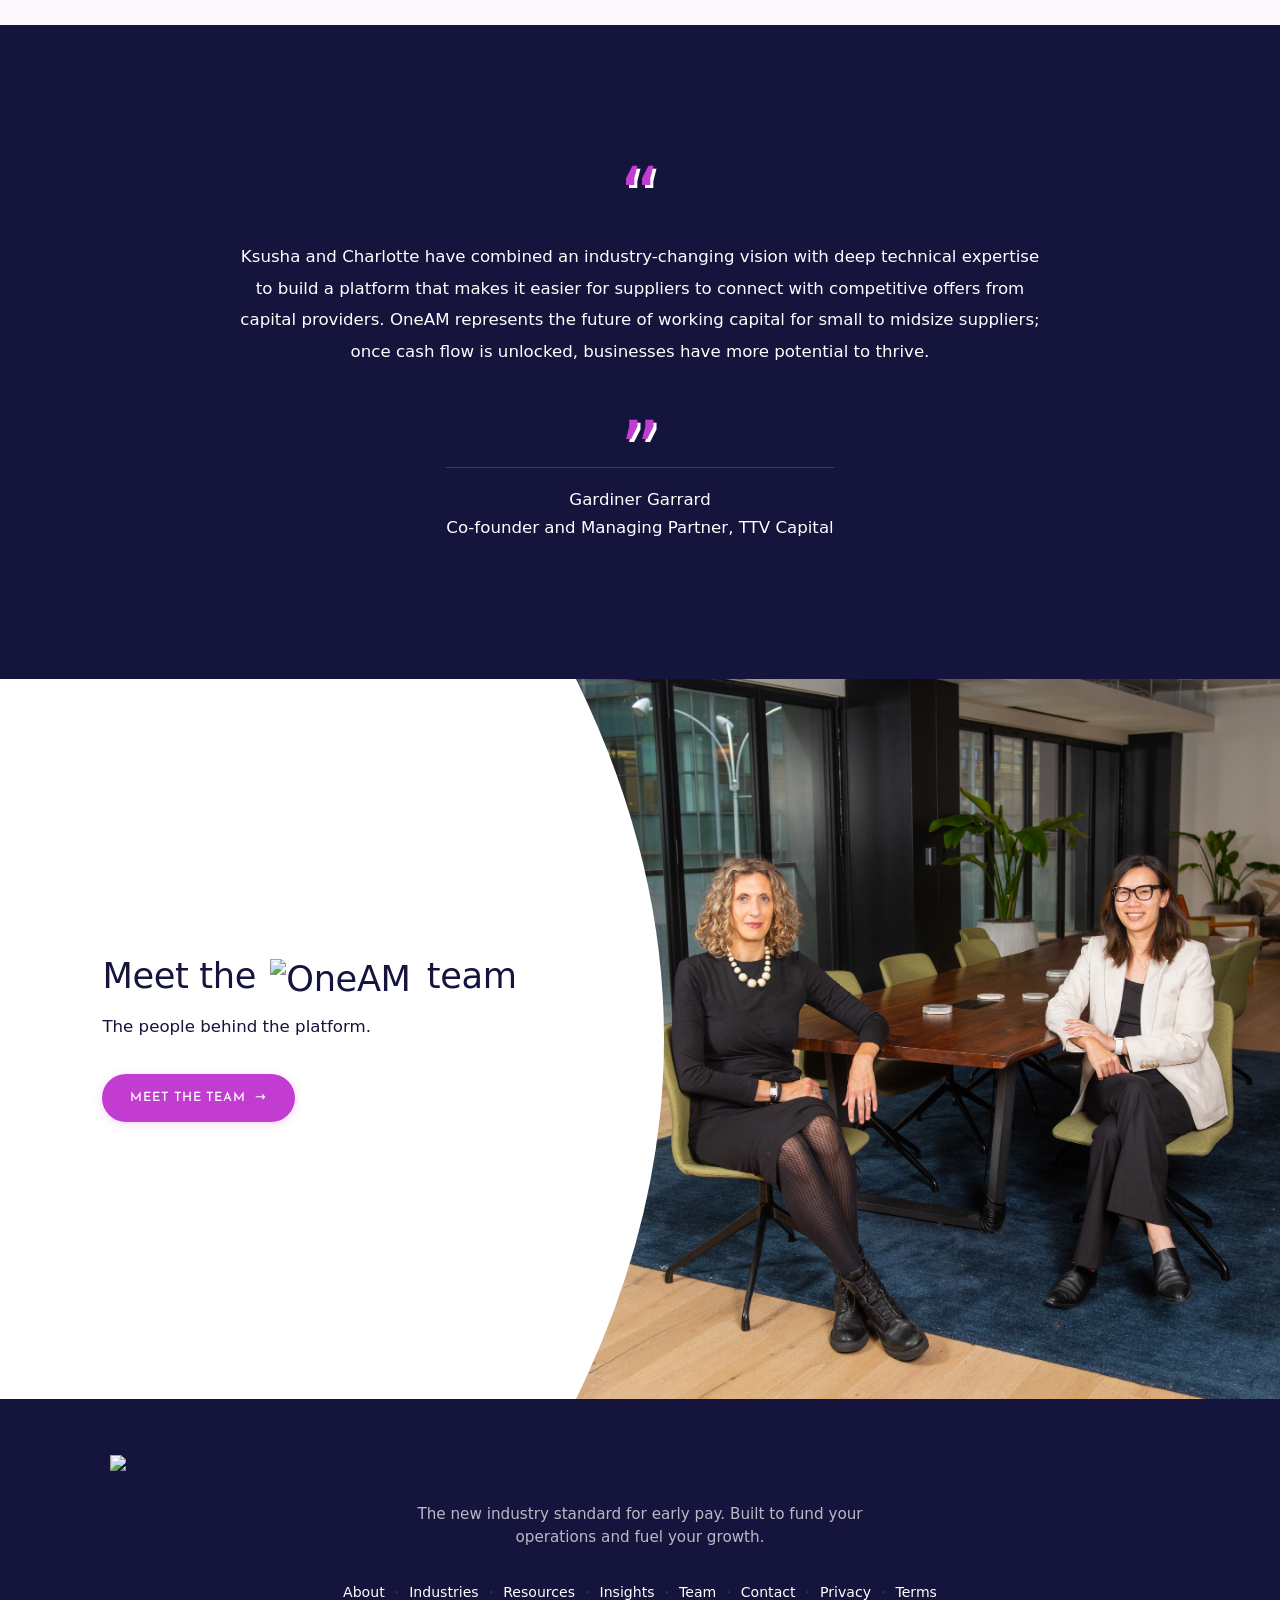
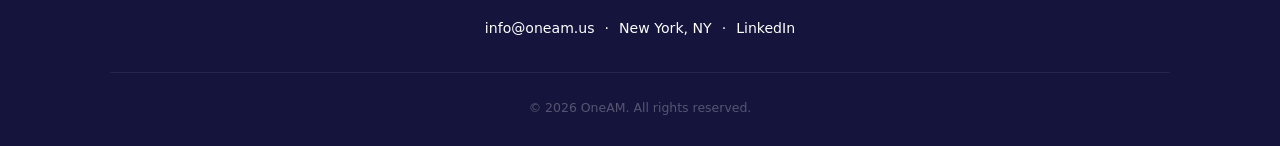
==== commit 5d10a4d1: "adding "team" page to header / footers" ====
--- a/about.html
+++ b/about.html
@@ -356,6 +356,7 @@
       </a>
       <ul class="nav-links">
         <li><a href="about.html" aria-current="page">About</a></li>
+        <li><a href="team.html">Team</a></li>
         <li><a href="industries.html">Industries</a></li>
         <li><a href="Resources.html">Resources</a></li>
         <li><a href="insights.html">Insights</a></li>
@@ -374,6 +375,7 @@
 
 <div class="mobile-menu" id="mobileMenu">
   <a href="about.html">About</a>
+  <a href="team.html">Team</a>
   <a href="industries.html">Industries</a>
   <a href="Resources.html">Resources</a>
   <a href="insights.html">Insights</a>
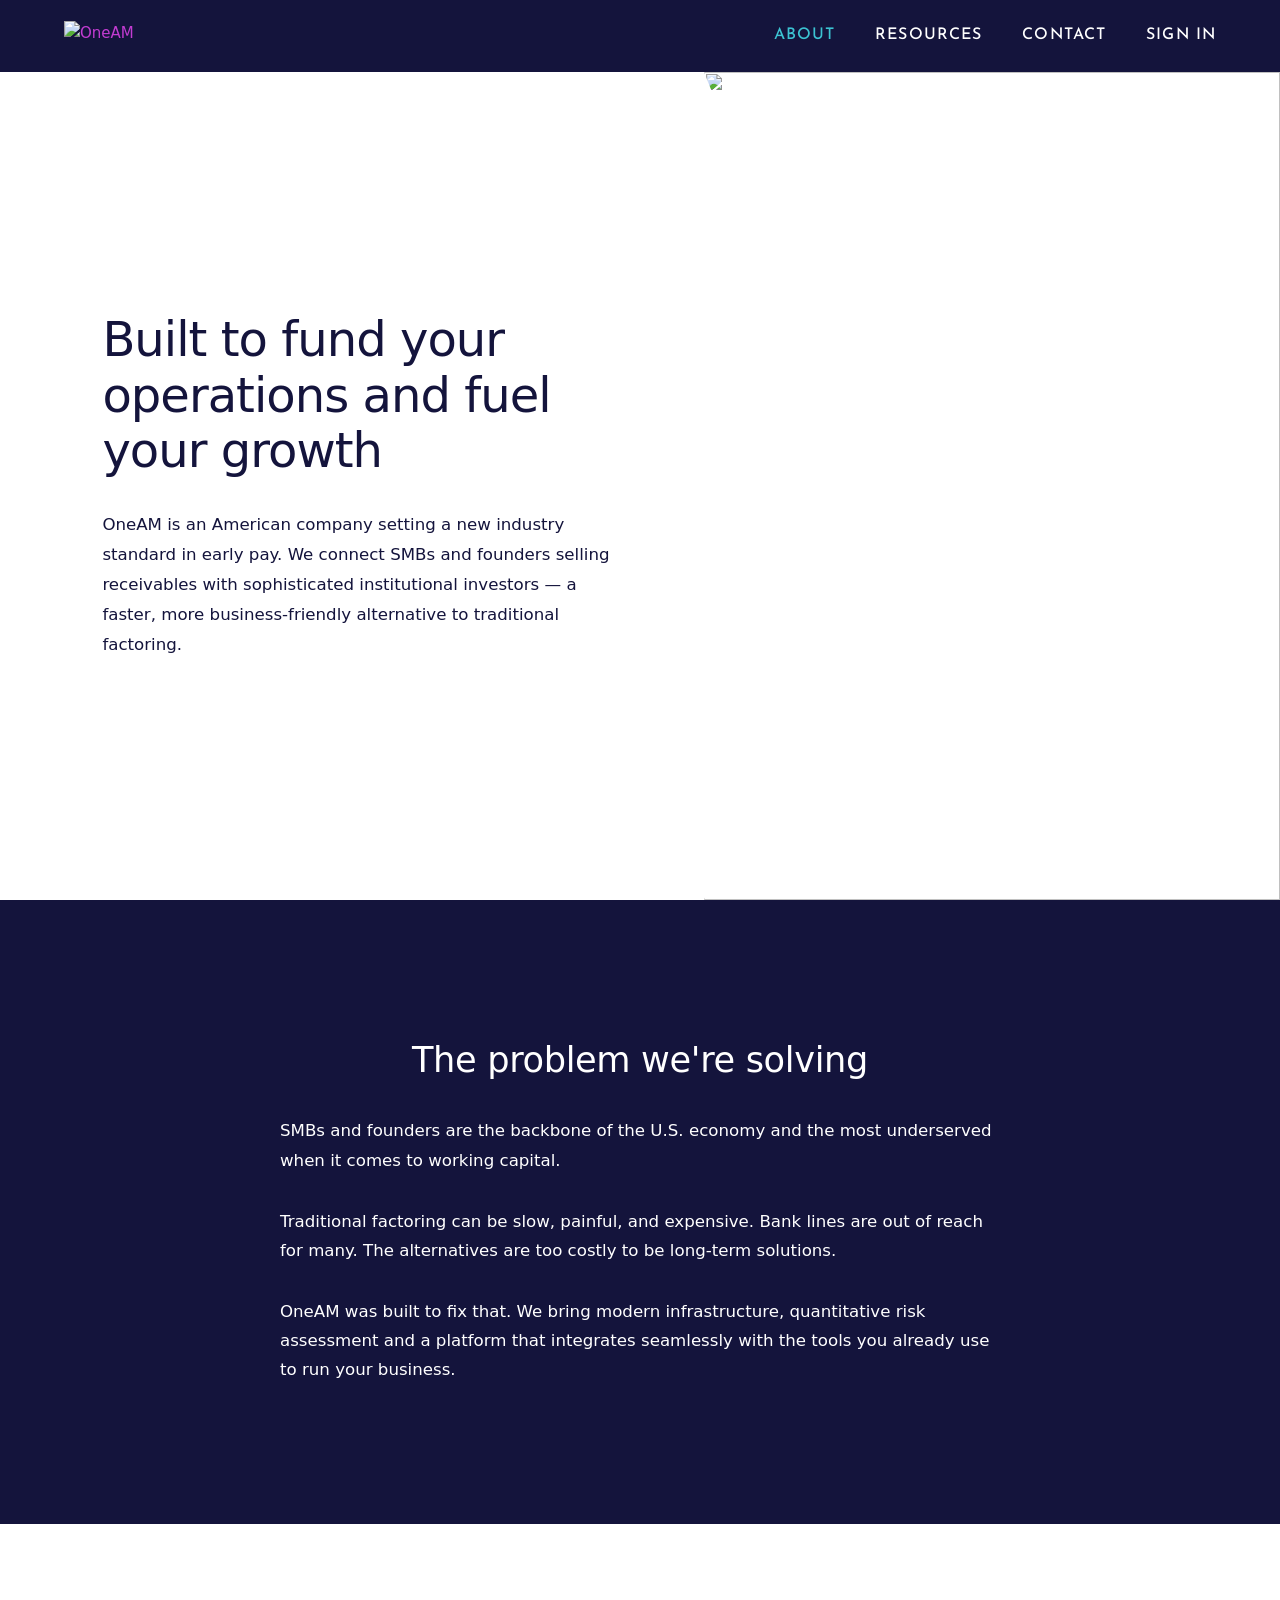
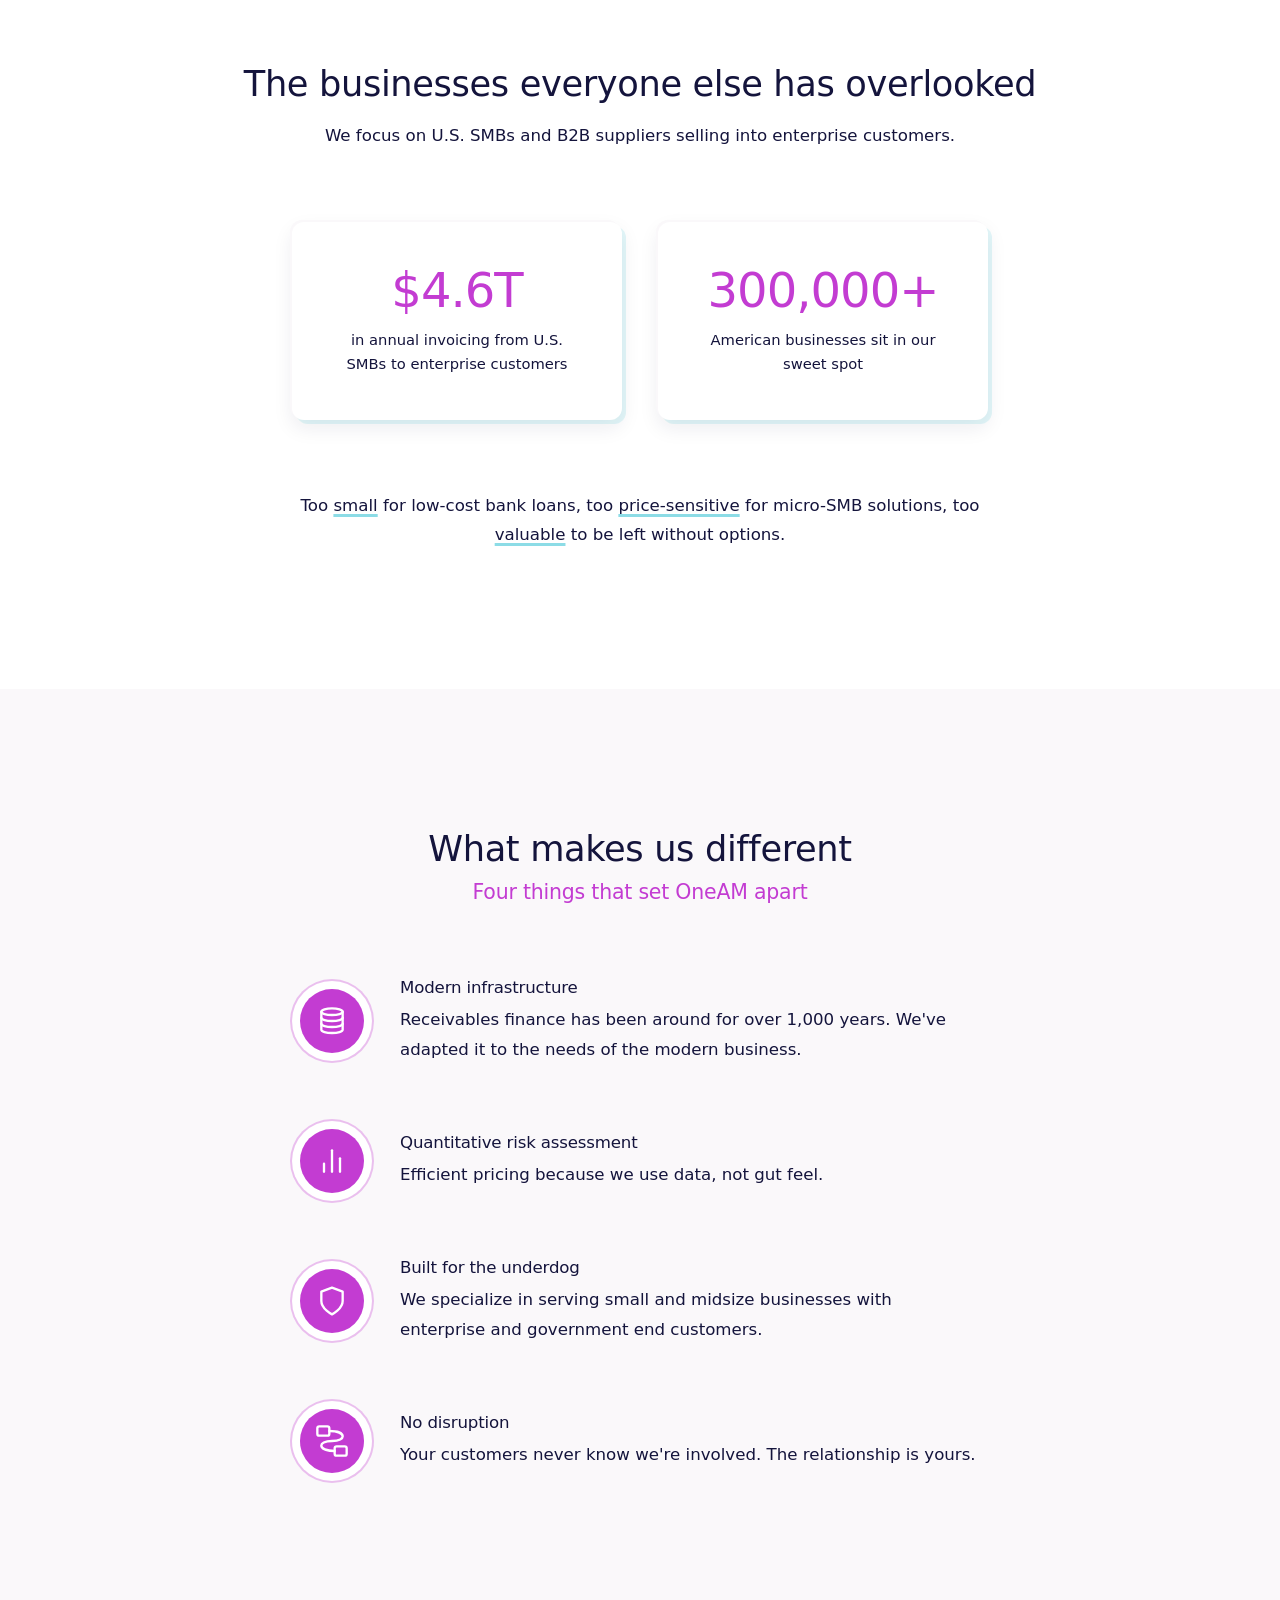
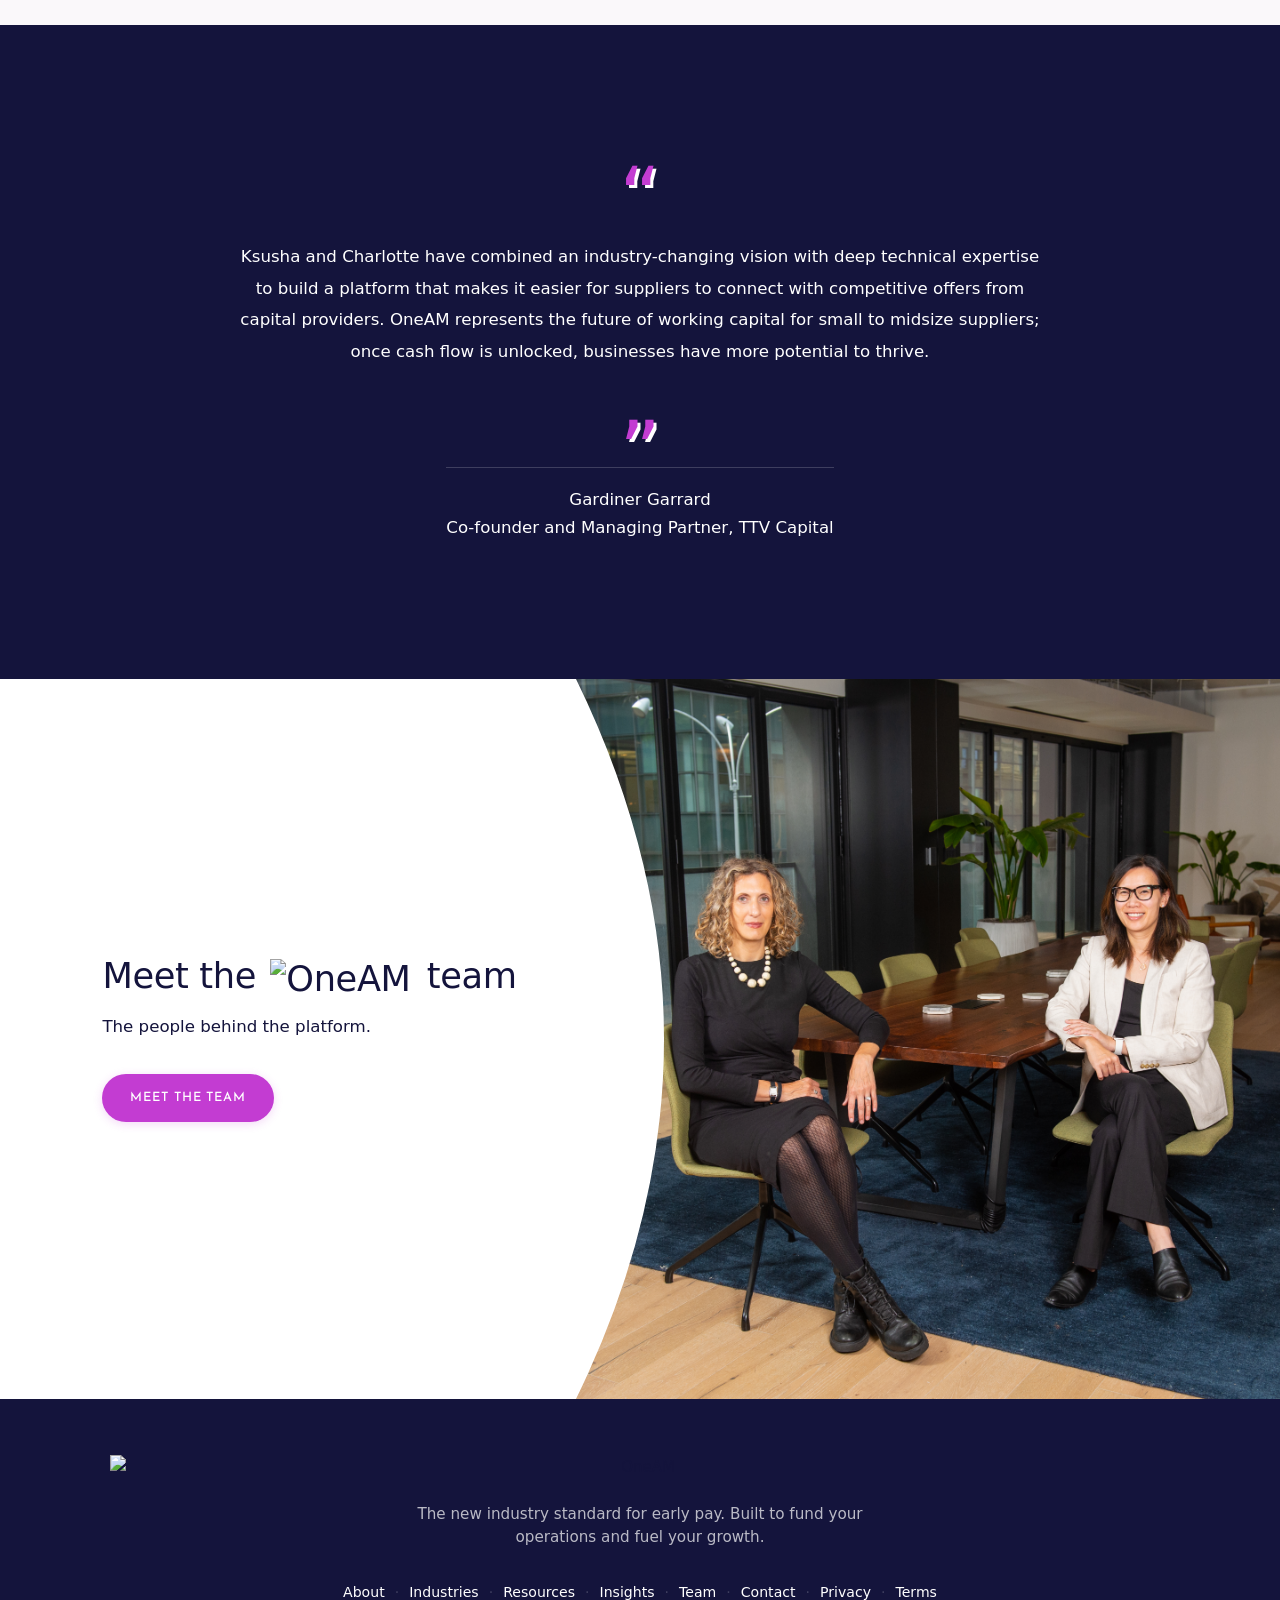
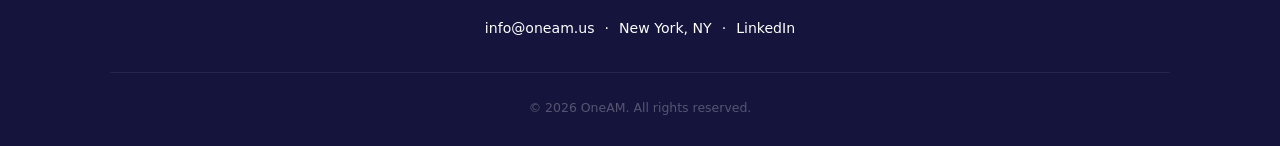
==== commit 5a010b05: "new press page" ====
--- a/about.html
+++ b/about.html
@@ -355,17 +355,23 @@
         <img src="Logo 01 Primary/OneAM-Logo-White-Color.svg" alt="OneAM" width="120" height="30">
       </a>
       <ul class="nav-links">
-        <li><a href="about.html" aria-current="page">About</a></li>
-        <li><a href="team.html">Team</a></li>
-        <li><a href="industries.html">Industries</a></li>
-        <li><a href="Resources.html">Resources</a></li>
-        <li><a href="insights.html">Insights</a></li>
+        <li class="has-dropdown">
+          <a href="about.html" aria-current="page">About</a>
+          <ul class="nav-dropdown">
+            <li><a href="team.html">Team</a></li>
+            <li><a href="industries.html">Industries</a></li>
+          </ul>
+        </li>
+        <li class="has-dropdown">
+          <a href="Resources.html">Resources</a>
+          <ul class="nav-dropdown">
+            <li><a href="insights.html">Insights</a></li>
+            <li><a href="press.html">Press</a></li>
+          </ul>
+        </li>
         <li><a href="contact.html">Contact</a></li>
         <li><a href="#">Sign In</a></li>
       </ul>
-      <div class="nav-cta" id="navCta">
-        <a href="index.html#get-started" class="btn-primary">Book a demo <span class="arrow">&rarr;</span></a>
-      </div>
       <button class="hamburger" id="hamburger" aria-label="Toggle menu" aria-expanded="false">
         <span></span><span></span><span></span>
       </button>
@@ -374,13 +380,15 @@
 </nav>
 
 <div class="mobile-menu" id="mobileMenu">
-  <a href="about.html">About</a>
-  <a href="team.html">Team</a>
-  <a href="industries.html">Industries</a>
+  <a href="about.html" aria-current="page">About</a>
+  <a href="team.html" class="mobile-sub">Team</a>
+  <a href="industries.html" class="mobile-sub">Industries</a>
   <a href="Resources.html">Resources</a>
-  <a href="insights.html">Insights</a>
+  <a href="insights.html" class="mobile-sub">Insights</a>
+  <a href="press.html" class="mobile-sub">Press</a>
   <a href="contact.html">Contact</a>
-  <a href="index.html#get-started" class="btn-primary">Book a demo <span class="arrow">&rarr;</span></a>
+  <a href="#">Sign In</a>
+  <a href="index.html#get-started" class="btn-primary">Book a demo</a>
 </div>
 
 <!-- =============================================
@@ -519,7 +527,7 @@
     <div class="team-cta__content">
       <h2>Meet the <img src="Logo 01 Primary/OneAM-Logo-Navy-Color.svg" alt="OneAM" class="logo-inline" style="margin-right:0.15em"> team</h2>
       <p>The people behind the platform.</p>
-      <a href="team.html" class="btn-primary">Meet the team <span class="arrow">&rarr;</span></a>
+      <a href="team.html" class="btn-primary">Meet the team</a>
     </div>
     <div class="team-cta__image" aria-hidden="true">
       <img src="image_assets/McCormick-3170.jpg" alt="">
@@ -558,7 +566,7 @@
   </div>
 </footer>
 
-<a href="index.html#get-started" class="btn-primary sticky-cta" id="stickyCta">Book a demo <span class="arrow">&rarr;</span></a>
+<a href="index.html#get-started" class="btn-primary sticky-cta" id="stickyCta">Book a demo</a>
 
 <script src="components.js"></script>
 
--- a/brand.css
+++ b/brand.css
@@ -320,13 +320,6 @@
   transition: transform var(--transition-base, 0.3s ease);
 }
 
-.btn-primary:hover .arrow,
-.btn-secondary:hover .arrow,
-.btn-secondary-sm:hover .arrow,
-.btn-light-sm:hover .arrow {
-  transform: translateX(4px);
-}
-
 a:hover {
   color: var(--navy);
 }
--- a/components.css
+++ b/components.css
@@ -186,7 +186,7 @@
 .nav-inner {
   display: flex;
   align-items: center;
-  justify-content: space-between;
+  justify-content: flex-start;
   height: var(--nav-height);
 }
 
@@ -198,13 +198,14 @@
 .nav-links {
   display: flex;
   align-items: center;
-  gap: clamp(20px, 3vw, 36px);
+  gap: clamp(24px, 3.2vw, 40px);
+  margin-left: auto;
   list-style: none;
 }
 
 .nav-links a {
   font-family: var(--font-ui);
-  font-size: 0.9rem;
+  font-size: 1rem;
   font-weight: var(--fw-medium);
   letter-spacing: 0.07em;
   text-transform: uppercase;
@@ -212,19 +213,37 @@
   transition: color var(--transition-base);
 }
 
-.nav-links a:hover { color: var(--teal); }
-
-.nav-cta {
-  transition: opacity var(--transition-base);
-}
-
-.nav-cta.hidden {
+.nav-links a:hover,
+.nav-links a[aria-current="page"] { color: var(--teal); }
+
+/* Dropdowns — full nav-height hover target so the panel sits flush under the bar */
+.nav-links { align-self: stretch; }
+.nav-links > li {
+  position: relative;
+  display: flex;
+  align-items: center;
+}
+
+.nav-dropdown {
+  position: absolute;
+  top: 100%;
+  right: -24px;
+  min-width: 240px;
+  padding: 4px 24px 14px;
+  list-style: none;
+  background: var(--navy);
+  text-align: right;
   opacity: 0;
-  pointer-events: none;
-}
-
-.nav-cta .btn-primary {
-  padding: 10px 24px;
+  visibility: hidden;
+  transition: opacity var(--transition-base), visibility var(--transition-base);
+}
+
+.nav-dropdown li { line-height: 1.9; }
+
+.has-dropdown:hover .nav-dropdown,
+.has-dropdown:focus-within .nav-dropdown {
+  opacity: 1;
+  visibility: visible;
 }
 
 .hamburger {
@@ -261,6 +280,7 @@
   background: var(--white);
   z-index: 999;
   padding: 32px;
+  overflow-y: auto;
   flex-direction: column;
   gap: 8px;
 }
@@ -274,6 +294,12 @@
   padding: 16px 0;
   border-bottom: 1px solid var(--navy-alpha-08);
   display: block;
+}
+
+.mobile-menu a.mobile-sub {
+  font-size: 1rem;
+  font-weight: var(--fw-light);
+  padding: 12px 0 12px 20px;
 }
 
 .mobile-menu .btn-primary {
@@ -812,11 +838,7 @@
 
 @media (max-width: 768px) {
   .nav-links { display: none; }
-  .nav-cta         { margin-left: auto; }
-  .nav-cta.hidden  { opacity: 1; pointer-events: auto; }
-  .nav-cta .btn-primary { padding: 8px 14px; font-size: 0.72rem; }
-  .nav-cta .arrow { display: none; }
-  .hamburger { display: flex; margin-left: 12px; }
+  .hamburger { display: flex; margin-left: auto; }
 
   .sticky-cta { display: none; }
 
